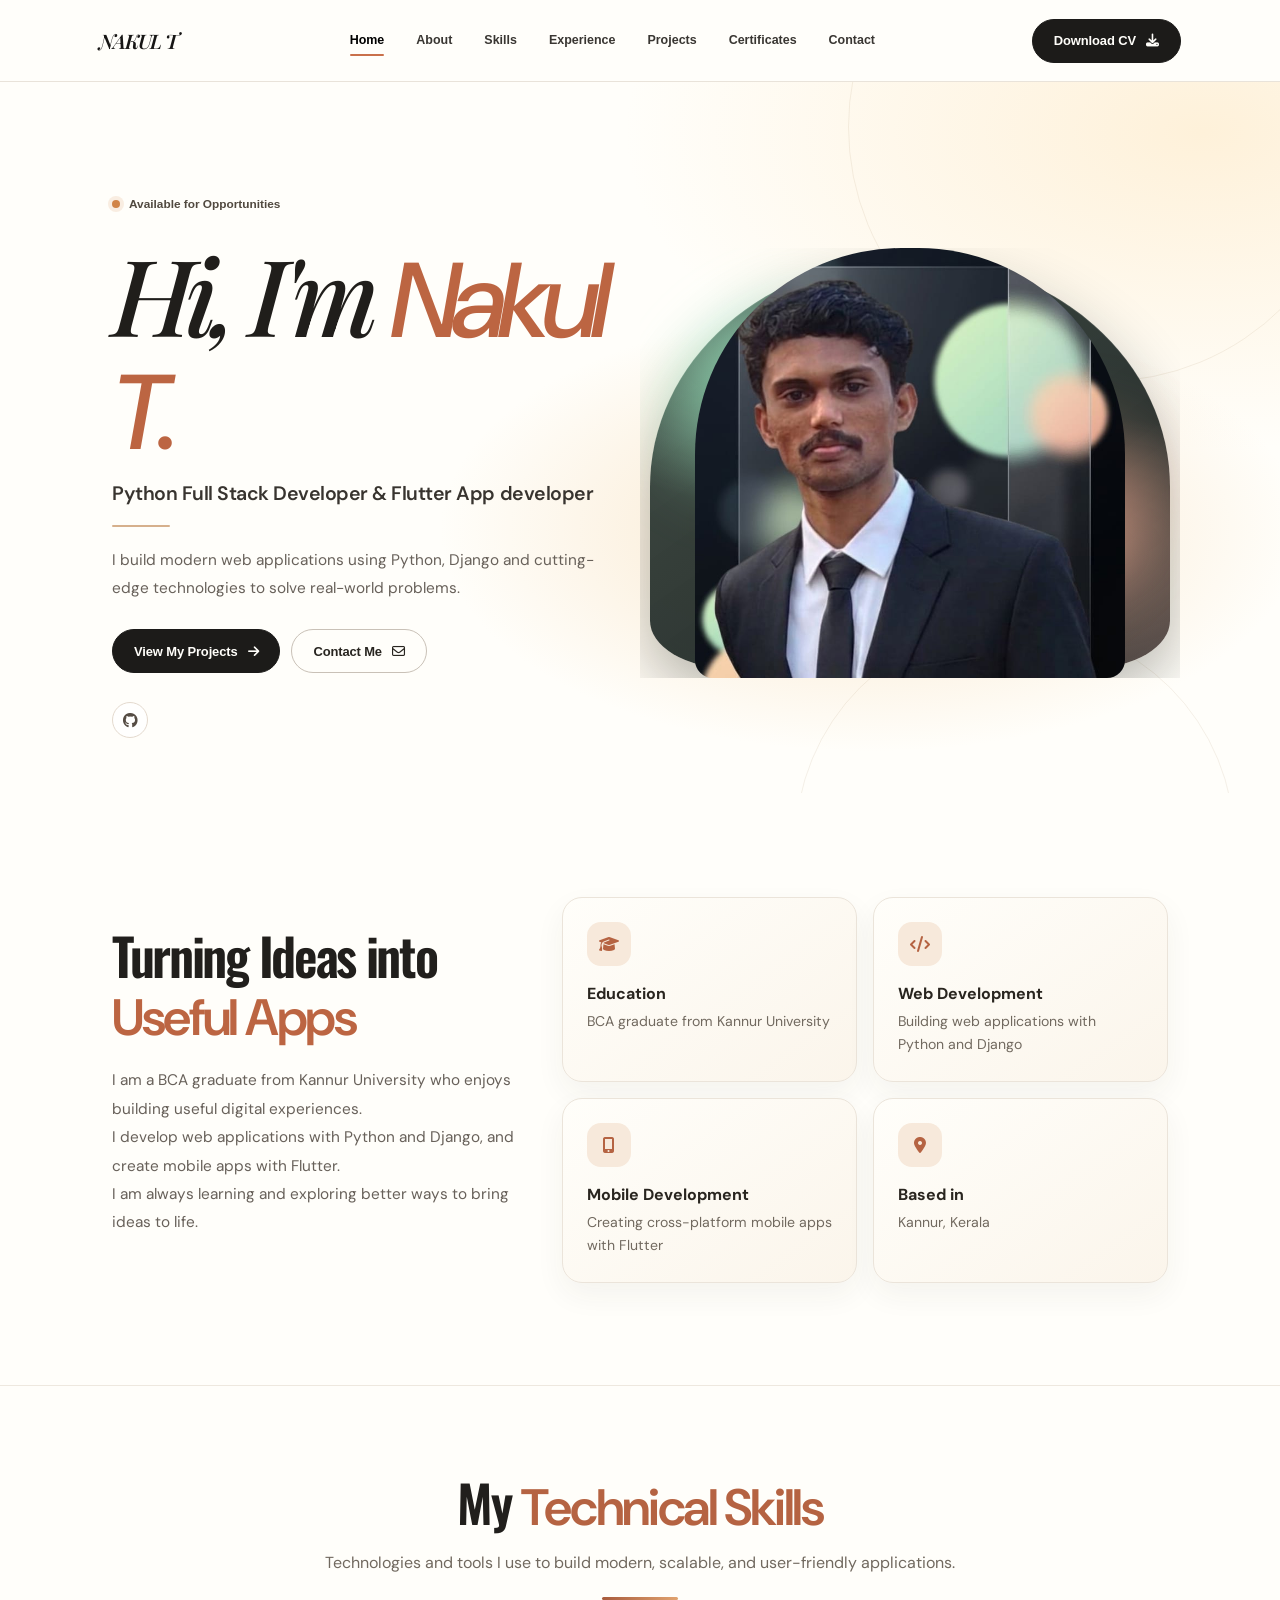
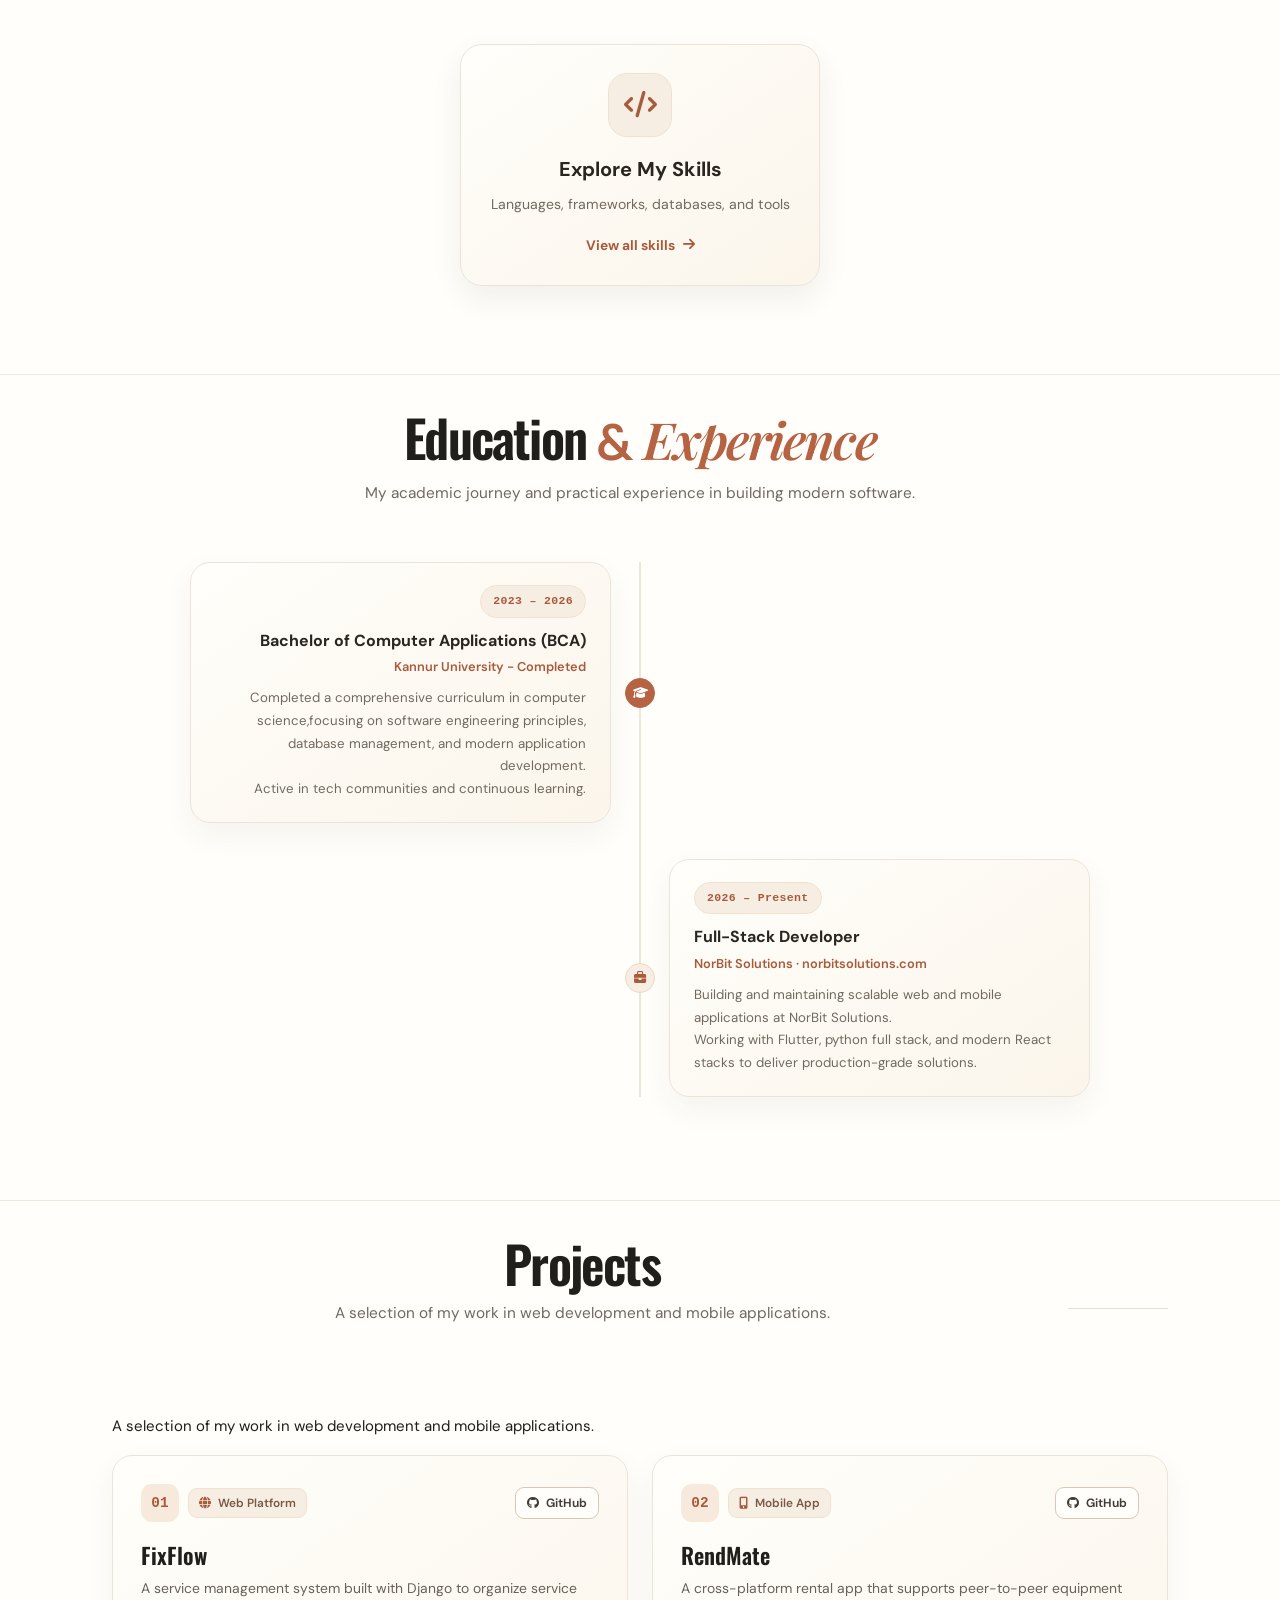
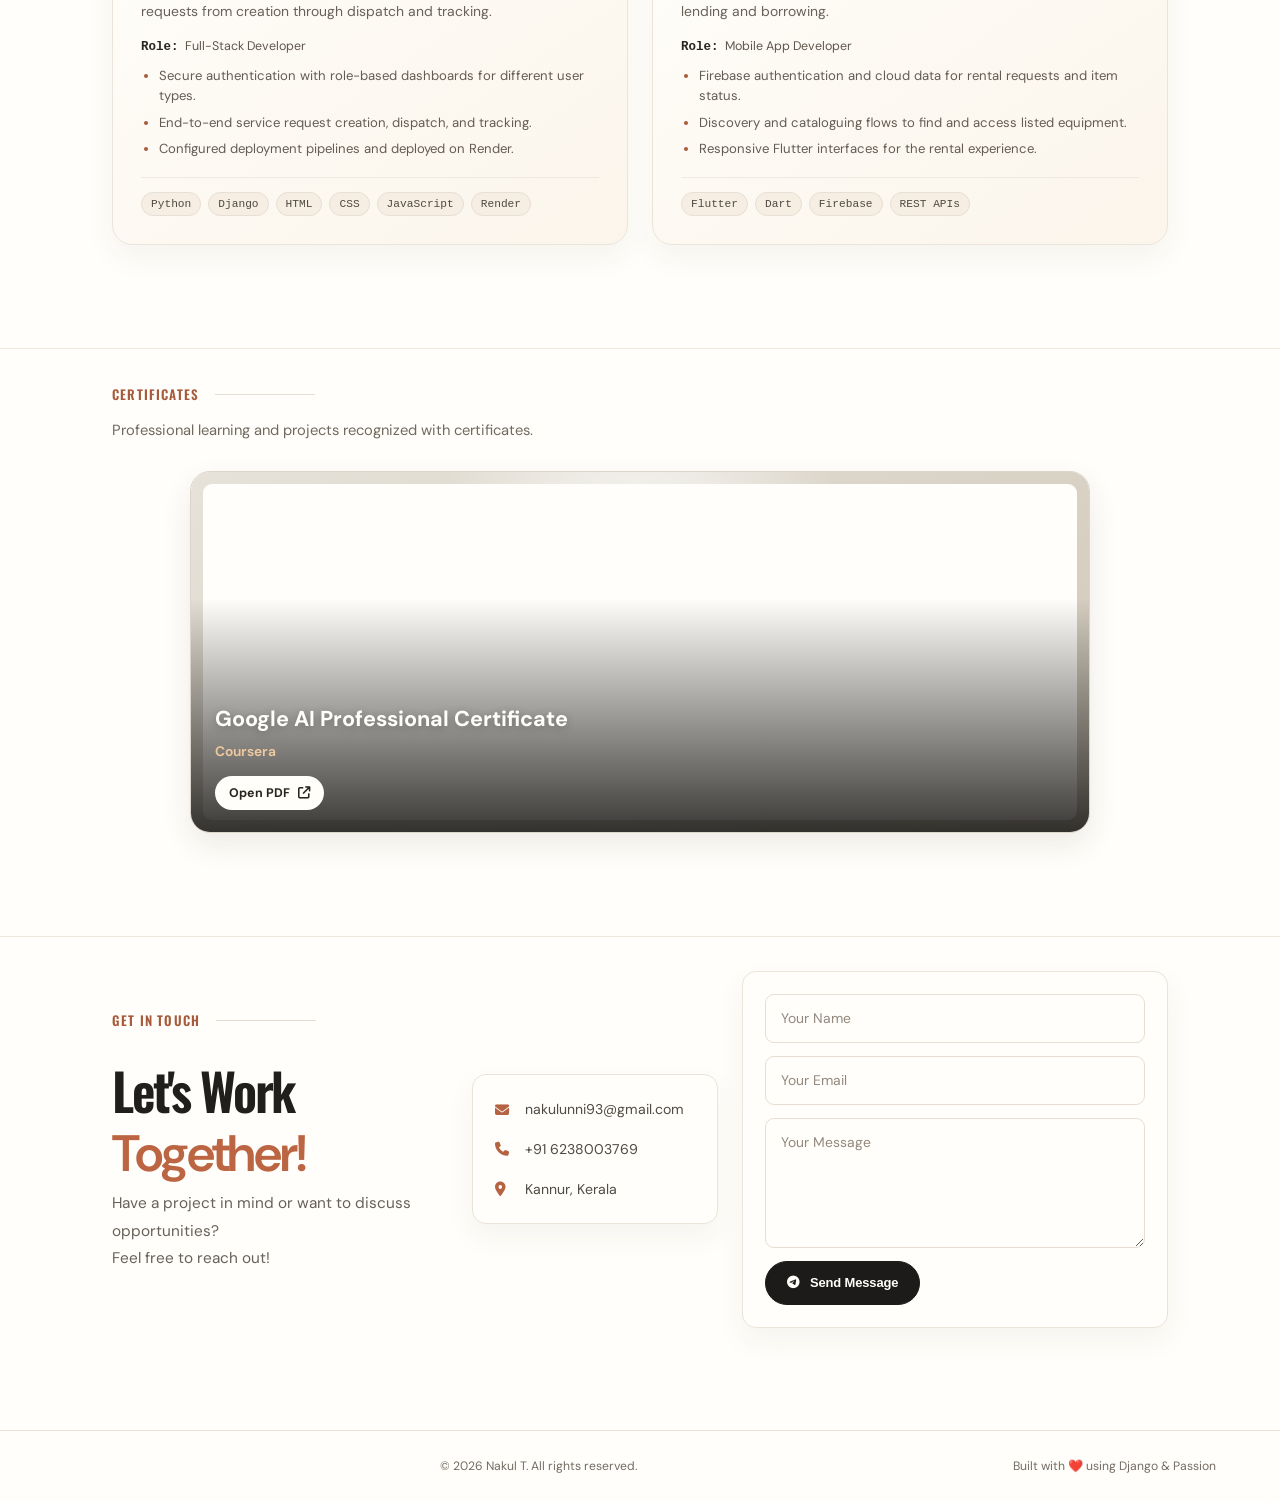
==== index.html @ c44d32ef "Prepare portfolio for GitHub Pages" ====
<!DOCTYPE html>
<html lang="en">
<head>
    <meta charset="UTF-8">
    <meta name="viewport" content="width=device-width, initial-scale=1.0">

    <title>Nakul T | Python Full Stack Developer</title>

    <!-- Bootstrap 5 -->
    <link href="https://cdn.jsdelivr.net/npm/bootstrap@5.3.8/dist/css/bootstrap.min.css"
          rel="stylesheet">

    <!-- Font Awesome -->
    <link rel="stylesheet"
          href="https://cdnjs.cloudflare.com/ajax/libs/font-awesome/6.5.2/css/all.min.css">

    <!-- Google Fonts -->
    
    <link href="https://fonts.googleapis.com/css2?family=DM+Sans:wght@400;500;600;700&family=Oswald:wght@400;500;600;700&family=Playfair+Display:ital,wght@1,500;1,600&display=swap"
    rel="stylesheet">

    <!-- Custom CSS -->
    <link rel="stylesheet"
          href="static/portfolio/css/style.css">
</head>

<body>

<!-- NAVBAR -->
<nav class="navbar navbar-expand-lg custom-navbar sticky-top">
    <div class="container-fluid px-lg-5">

        <a class="navbar-brand logo">
             NAKUL T
        </a>

        <button class="navbar-toggler" type="button"
                data-bs-toggle="collapse"
                data-bs-target="#mainNavbar">
            <span class="navbar-toggler-icon"></span>
        </button>

        <div class="collapse navbar-collapse" id="mainNavbar">

            <ul class="navbar-nav mx-auto">
                <li class="nav-item">
                    <a class="nav-link active" href="#home">Home</a>
                </li>
                <li class="nav-item">
                    <a class="nav-link" href="#about">About</a>
                </li>
                 <li class="nav-item">
                    <a class="nav-link" href="#skills">Skills</a>
                </li>
                <li class="nav-item">
                    <a class="nav-link" href="#experience">Experience</a>
                </li>
                <li class="nav-item">
                    <a class="nav-link" href="#projects">Projects</a>
                </li>
                <li class="nav-item">
                    <a class="nav-link" href="#certificates">Certificates</a>
                </li>
                
                <li class="nav-item">
                    <a class="nav-link" href="#contact">Contact</a>
                </li>
            </ul>

           <a href="static/portfolio/files/Nakul_Resume.pdf"
            class="btn download-btn"
            target="_blank"
            rel="noopener noreferrer">

                Download CV <i class="fa-solid fa-download"></i>
            </a>

        </div>
    </div>
</nav>


<!-- HERO SECTION -->
<section class="hero-section" id="home">

    <div class="container-fluid px-lg-5">
        <div class="row align-items-center">

            <div class="col-lg-6 hero-content">

                <span class="availability">
                    <span class="status-dot"></span>
                    Available for Opportunities
                </span>

                <h1>
                    Hi, I'm <span class="gradient-text">Nakul T.</span>
                </h1>

                <h2>Python Full Stack Developer & Flutter App developer</h2>

                <div class="title-line"></div>

                <p>
                    I build modern web applications using Python,
                    Django and cutting-edge technologies to solve
                    real-world problems.
                </p>

                <div class="hero-buttons">
                    <a href="#projects" class="btn primary-btn">
                        View My Projects
                        <i class="fa-solid fa-arrow-right"></i>
                    </a>

                    <a href="#contact" class="btn outline-btn">
                        Contact Me
                        <i class="fa-regular fa-envelope"></i>
                    </a>
                </div>

                <div class="social-links">
                    <a href="https://github.com/nakul93-t"><i class="fa-brands fa-github"></i></a>
                    
                </div>

            </div>

            <div class="col-lg-6 hero-image">
                <img src="static/portfolio/images/WhatsApp Image 2026-11-10 at 2.09.42 PM.jpeg"
                     alt="Nakul T Profile">
            </div>

        </div>
    </div>

</section>

<!-- ABOUT SECTION -->
<section class="section-padding about-section" id="about">
    <div class="container-fluid px-lg-5">

        <div class="section-heading">
            <span>ABOUT ME</span>
            <div></div>
        </div>

        <div class="row align-items-center g-4 about-layout">
            <div class="col-lg-5 about-intro">
                <h2>
                    Turning Ideas into
                    <span class="gradient-text">Useful Apps</span>
                </h2>

                <p class="description">
                    <span class="about-sentence">I am a BCA graduate from Kannur University who enjoys building useful digital experiences.</span>
                    <span class="about-sentence">I develop web applications with Python and Django, and create mobile apps with Flutter.</span>
                    <span class="about-sentence">I am always learning and exploring better ways to bring ideas to life.</span>
                </p>
            </div>

            <div class="col-lg-7">
                <div class="about-cards">
                    <article class="about-card">
                        <span class="about-card-icon"><i class="fa-solid fa-graduation-cap"></i></span>
                        <h3>Education</h3>
                        <p>BCA graduate from Kannur University</p>
                    </article>
                    <article class="about-card">
                        <span class="about-card-icon"><i class="fa-solid fa-code"></i></span>
                        <h3>Web Development</h3>
                        <p>Building web applications with Python and Django</p>
                    </article>
                    <article class="about-card">
                        <span class="about-card-icon"><i class="fa-solid fa-mobile-screen-button"></i></span>
                        <h3>Mobile Development</h3>
                        <p>Creating cross-platform mobile apps with Flutter</p>
                    </article>
                    <article class="about-card">
                        <span class="about-card-icon"><i class="fa-solid fa-location-dot"></i></span>
                        <h3>Based in</h3>
                        <p>Kannur, Kerala</p>
                    </article>
                </div>
            </div>
        </div>
    </div>
</section>


<!-- SKILLS SECTION -->
<section class="section-padding" id="skills">
    <div class="container-fluid px-lg-5">

        <div class="skills-heading">
            <h2>My <span class="gradient-text">Technical Skills</span></h2>
            <p>Technologies and tools I use to build modern, scalable, and user-friendly applications.</p>
            <div class="skills-heading-line" aria-hidden="true"></div>
        </div>

        <button class="skills-launch-card" type="button" data-bs-toggle="modal" data-bs-target="#skillsModal" aria-haspopup="dialog" aria-controls="skillsModal">
            <span class="skills-launch-icon"><i class="fa-solid fa-code" aria-hidden="true"></i></span>
            <span class="skills-launch-title">Explore My Skills</span>
            <span class="skills-launch-description">Languages, frameworks, databases, and tools</span>
            <span class="skills-launch-action">View all skills <i class="fa-solid fa-arrow-right" aria-hidden="true"></i></span>
        </button>

        <div class="modal fade skills-modal" id="skillsModal" tabindex="-1" aria-labelledby="skillsModalLabel" aria-hidden="true">
            <div class="modal-dialog modal-xl modal-dialog-centered modal-dialog-scrollable modal-fullscreen-md-down">
                <div class="modal-content">
                    <div class="modal-header">
                        <div class="skills-modal-heading">
                            <h2 class="modal-title" id="skillsModalLabel">Tools I use to build</h2>
                            <p>Explore the technologies behind my projects.</p>
                        </div>
                        <span class="skills-modal-count">22 tools <span aria-hidden="true">·</span> 5 categories</span>
                        <button type="button" class="skills-modal-close" data-bs-dismiss="modal" aria-label="Close skills">
                            <span>Close</span>
                            <i class="fa-solid fa-xmark" aria-hidden="true"></i>
                        </button>
                    </div>
                    <div class="modal-body">
                        <div class="skills-grid">
            <article class="skills-category-card">
                <div class="skills-category-heading">
                    <span class="skills-category-icon skills-category-icon--programming"><i class="fa-brands fa-python" aria-hidden="true"></i></span>
                    <div>
                        <h3>Programming Languages</h3>
                        <p>Core languages for development</p>
                    </div>
                </div>

                <ul class="skills-list">
                    <li class="skill-python"><i class="fa-brands fa-python" aria-hidden="true"></i> Python</li>
                    <li class="skill-dart"><svg class="skill-logo" viewBox="0 0 24 24" aria-hidden="true"><path fill="#00b4ab" d="M12 1.5 1.5 12 12 22.5 22.5 12 12 1.5Z"/><path fill="#e5f7f5" d="m12 6.2 5.8 5.8-5.8 5.8L6.2 12 12 6.2Z"/><path fill="#00b4ab" d="m12 9.2 2.8 2.8-2.8 2.8L9.2 12 12 9.2Z"/></svg> Dart</li>
                    <li class="skill-javascript"><svg class="skill-logo" viewBox="0 0 24 24" aria-hidden="true"><rect x="2" y="2" width="20" height="20" rx="3" fill="#f7df1e"/><path fill="#323330" d="M13.1 16.4c.4.7.9 1.1 1.8 1.1.7 0 1.1-.3 1.1-.8 0-.6-.5-.8-1.3-1.2l-.4-.2c-1.2-.5-2-1.2-2-2.6 0-1.3 1-2.3 2.5-2.3 1.1 0 1.9.4 2.4 1.4l-1.3.8c-.3-.5-.6-.7-1.1-.7-.5 0-.8.3-.8.7 0 .5.3.7 1.1 1.1l.4.2c1.4.6 2.2 1.3 2.2 2.7 0 1.5-1.2 2.4-2.9 2.4-1.6 0-2.6-.8-3.1-1.8l1.4-.8Zm-5.8.1c.3.5.6.9 1.2.9.5 0 .8-.2.8-1v-5.8H11v5.8c0 1.8-1 2.6-2.5 2.6-1.3 0-2.1-.7-2.5-1.6l1.3-.9Z"/></svg> JavaScript</li>
                </ul>
            </article>

            <article class="skills-category-card">
                <div class="skills-category-heading">
                    <span class="skills-category-icon skills-category-icon--mobile"><svg class="flutter-logo" viewBox="0 0 24 24" aria-hidden="true"><path fill="#13b9fd" d="M14.4 1.5h8L4.2 19.7 1 16.5 14.4 1.5Z"/><path fill="#02569b" d="m9.8 17.9 4.6-4.6 8 8h-6.4l-6.2-3.4Z"/><path fill="#0277bd" d="m9.8 17.9 3.2-3.2 6.8 6.6-3.8 1.5-6.2-4.9Z"/></svg></span>
                    <div>
                        <h3>Mobile &amp; Backend Technologies</h3>
                        <p>Build powerful apps and APIs</p>
                    </div>
                </div>

                <ul class="skills-list">
                    <li class="skill-flutter"><svg class="skill-logo flutter-logo" viewBox="0 0 24 24" aria-hidden="true"><path fill="#13b9fd" d="M14.4 1.5h8L4.2 19.7 1 16.5 14.4 1.5Z"/><path fill="#02569b" d="m9.8 17.9 4.6-4.6 8 8h-6.4l-6.2-3.4Z"/><path fill="#0277bd" d="m9.8 17.9 3.2-3.2 6.8 6.6-3.8 1.5-6.2-4.9Z"/></svg> Flutter</li>
                    <li class="skill-dart"><svg class="skill-logo" viewBox="0 0 24 24" aria-hidden="true"><path fill="#00b4ab" d="M12 1.5 1.5 12 12 22.5 22.5 12 12 1.5Z"/><path fill="#e5f7f5" d="m12 6.2 5.8 5.8-5.8 5.8L6.2 12 12 6.2Z"/><path fill="#00b4ab" d="m12 9.2 2.8 2.8-2.8 2.8L9.2 12 12 9.2Z"/></svg> Dart</li>
                    <li class="skill-firebase"><i class="fa-solid fa-fire" aria-hidden="true"></i> Firebase</li>
                    <li class="skill-node"><i class="fa-brands fa-node-js" aria-hidden="true"></i> Node.js</li>
                    <li class="skill-express"><i class="fa-solid fa-server" aria-hidden="true"></i> Express.js</li>
                    <li class="skill-django"><span class="django-mark" aria-hidden="true">dj</span> Django</li>
                    <li class="skill-django"><i class="fa-solid fa-code" aria-hidden="true"></i> Django REST Framework</li>
                </ul>
            </article>

            <article class="skills-category-card">
                <div class="skills-category-heading">
                    <span class="skills-category-icon skills-category-icon--frontend"><i class="fa-brands fa-html5" aria-hidden="true"></i></span>
                    <div>
                        <h3>Web Frontend</h3>
                        <p>Create beautiful web interfaces</p>
                    </div>
                </div>

                <ul class="skills-list">
                    <li class="skill-html"><i class="fa-brands fa-html5" aria-hidden="true"></i> HTML</li>
                    <li class="skill-css"><i class="fa-brands fa-css3-alt" aria-hidden="true"></i> CSS</li>
                    <li class="skill-bootstrap"><i class="fa-brands fa-bootstrap" aria-hidden="true"></i> Bootstrap</li>
                </ul>
            </article>

            <article class="skills-category-card">
                <div class="skills-category-heading">
                    <span class="skills-category-icon skills-category-icon--database"><i class="fa-solid fa-database" aria-hidden="true"></i></span>
                    <div>
                        <h3>Databases</h3>
                        <p>Store and manage data</p>
                    </div>
                </div>

                <ul class="skills-list">
                    <li class="skill-mongodb"><i class="fa-solid fa-leaf" aria-hidden="true"></i> MongoDB</li>
                    <li class="skill-postgresql"><i class="fa-solid fa-database" aria-hidden="true"></i> PostgreSQL</li>
                    <li class="skill-mysql"><i class="fa-solid fa-database" aria-hidden="true"></i> MySQL</li>
                    <li class="skill-firebase"><i class="fa-solid fa-fire" aria-hidden="true"></i> Firebase Firestore</li>
                </ul>
            </article>

            <article class="skills-category-card">
                <div class="skills-category-heading">
                    <span class="skills-category-icon skills-category-icon--tools"><i class="fa-solid fa-screwdriver-wrench" aria-hidden="true"></i></span>
                    <div>
                        <h3>Developer Tools &amp; Deployment</h3>
                        <p>Tools for development and deployment</p>
                    </div>
                </div>

                <ul class="skills-list">
                    <li class="skill-git"><i class="fa-brands fa-git-alt" aria-hidden="true"></i> Git</li>
                    <li class="skill-github"><i class="fa-brands fa-github" aria-hidden="true"></i> GitHub</li>
                    <li class="skill-vscode"><i class="fa-solid fa-code" aria-hidden="true"></i> Visual Studio Code</li>
                    <li class="skill-postman"><i class="fa-solid fa-paper-plane" aria-hidden="true"></i> Postman</li>
                    <li class="skill-render"><i class="fa-solid fa-cloud" aria-hidden="true"></i> Render</li>
                </ul>
            </article>
                        </div>
                    </div>
                </div>
            </div>
        </div>
    </div>
</section>

<!-- EXPERIENCE SECTION -->
<section class="section-padding" id="experience">
    <div class="container-fluid px-lg-5 experience-container">
        <header class="experience-heading">
            <h2>Education <span>&amp;</span> <em>Experience</em></h2>
            <p>My academic journey and practical experience in building modern software.</p>
        </header>
        <div class="experience-timeline">
            <article class="timeline-item timeline-item--education">
                <span class="timeline-marker" aria-hidden="true"><i class="fa-solid fa-graduation-cap"></i></span>
                <div class="timeline-card">
                    <span class="timeline-date">2023 – 2026</span>
                    <h3>Bachelor of Computer Applications (BCA)</h3>
                    <p class="timeline-status">Kannur University - Completed</p>
                    <p class="timeline-description">Completed a comprehensive curriculum in computer science,focusing on software engineering principles, database management, and modern application development. Active in tech communities and continuous learning.</p>
                </div>
            </article>

            <article class="timeline-item timeline-item--experience">
                <span class="timeline-marker" aria-hidden="true"><i class="fa-solid fa-briefcase"></i></span>
                <div class="timeline-card">
                    <span class="timeline-date">2026 – Present</span>
                    <h3>Full-Stack Developer</h3>
                    <p class="timeline-company">NorBit Solutions · norbitsolutions.com</p>
                    <p class="timeline-description">Building and maintaining scalable web and mobile applications at NorBit Solutions. Working with Flutter, python full stack, and modern React stacks to deliver production-grade solutions.</p>
                </div>
            </article>
        </div>
    </div>
</section>

<!-- PROJECTS SECTION -->
<section class="section-padding" id="projects">
    <div class="container-fluid px-lg-5 projects-container">
        <div class="section-heading">
            <header class="experience-heading">
            <h2>Projects <span></h2>
            <p>A selection of my work in web development and mobile applications.</p>
        </header>
            <div></div>
        </div>
        <p class="projects-intro">A selection of my work in web development and mobile applications.</p>
        <div class="featured-projects-grid">
            <article class="featured-project-card">
                <div class="featured-project-top">
                    <span class="featured-project-number">01</span>
                    <span class="featured-project-type"><i class="fa-solid fa-globe" aria-hidden="true"></i> Web Platform</span>
                    <a class="featured-project-link" href="https://github.com/nakul93-t?tab=repositories" target="_blank" rel="noopener noreferrer" aria-label="View Nakul's GitHub repositories">
                        <i class="fa-brands fa-github" aria-hidden="true"></i>
                        <span>GitHub</span>
                    </a>
                </div>
                <h3>FixFlow</h3>
                <p class="featured-project-summary">A service management system built with Django to organize service requests from creation through dispatch and tracking.</p>
                <p class="featured-project-role"><strong>Role:</strong> Full-Stack Developer</p>
                <ul class="featured-project-highlights">
                    <li>Secure authentication with role-based dashboards for different user types.</li>
                    <li>End-to-end service request creation, dispatch, and tracking.</li>
                    <li>Configured deployment pipelines and deployed on Render.</li>
                </ul>
                <ul class="featured-project-tech" aria-label="Technologies used">
                    <li>Python</li>
                    <li>Django</li>
                    <li>HTML</li>
                    <li>CSS</li>
                    <li>JavaScript</li>
                    <li>Render</li>
                </ul>
            </article>

            <article class="featured-project-card">
                <div class="featured-project-top">
                    <span class="featured-project-number">02</span>
                    <span class="featured-project-type"><i class="fa-solid fa-mobile-screen-button" aria-hidden="true"></i> Mobile App</span>
                    <a class="featured-project-link" href="https://github.com/nakul93-t?tab=repositories" target="_blank" rel="noopener noreferrer" aria-label="View Nakul's GitHub repositories">
                        <i class="fa-brands fa-github" aria-hidden="true"></i>
                        <span>GitHub</span>
                    </a>
                </div>
                <h3>RendMate</h3>
                <p class="featured-project-summary">A cross-platform rental app that supports peer-to-peer equipment lending and borrowing.</p>
                <p class="featured-project-role"><strong>Role:</strong> Mobile App Developer</p>
                <ul class="featured-project-highlights">
                    <li>Firebase authentication and cloud data for rental requests and item status.</li>
                    <li>Discovery and cataloguing flows to find and access listed equipment.</li>
                    <li>Responsive Flutter interfaces for the rental experience.</li>
                </ul>
                <ul class="featured-project-tech" aria-label="Technologies used">
                    <li>Flutter</li>
                    <li>Dart</li>
                    <li>Firebase</li>
                    <li>REST APIs</li>
                </ul>
            </article>
        </div>
    </div>
</section>

<!-- CERTIFICATES SECTION -->
<section class="section-padding" id="certificates">
    <div class="container-fluid px-lg-5 certificates-container">
        <div class="section-heading">
            <span>CERTIFICATES</span>
            <div></div>
        </div>
        <p class="certificates-intro">Professional learning and projects recognized with certificates.</p>
        <div class="certificates-grid">
            <article class="certificate-card">
                <a class="certificate-preview" href="static/portfolio/files/Coursera ODVOVNFP9JWW (1).pdf" target="_blank" rel="noopener noreferrer" aria-label="Open Google AI Professional Certificate PDF">
                    <iframe src="static/portfolio/files/Coursera ODVOVNFP9JWW (1).pdf#toolbar=0&amp;navpanes=0&amp;scrollbar=0&amp;view=FitH" title="Google AI Professional Certificate preview" loading="lazy" tabindex="-1" aria-hidden="true"></iframe>
                    <span class="certificate-preview-shade" aria-hidden="true"></span>
                    <span class="certificate-preview-content">
                        <span class="certificate-preview-title">Google AI Professional Certificate</span>
                        <span class="certificate-preview-issuer">Coursera</span>
                        <span class="certificate-open">Open PDF <i class="fa-solid fa-arrow-up-right-from-square" aria-hidden="true"></i></span>
                    </span>
                </a>
            </article>
        </div>
    </div>
</section>


<!-- CONTACT SECTION -->
<section class="section-padding" id="contact">
    <div class="container-fluid px-lg-5">

        <div class="row align-items-center g-4">

            <div class="col-lg-4">
                <div class="section-heading">
                    <span>GET IN TOUCH</span>
                    <div></div>
                </div>

                <h2>Let's Work
                    <span class="gradient-text">Together!</span>
                </h2>

                <p class="description">
                    Have a project in mind or want to discuss
                    opportunities? Feel free to reach out!
                </p>
            </div>

            <div class="col-lg-3">
                <div class="contact-info">
                    <p><i class="fa-solid fa-envelope"></i>
                       nakulunni93@gmail.com</p>

                    <p><i class="fa-solid fa-phone"></i>
                       +91 6238003769</p>

                    <p><i class="fa-solid fa-location-dot"></i>
                       Kannur, Kerala</p>
                </div>
            </div>

            <div class="col-lg-5">

                <form class="contact-form" id="contactForm">

                    <input type="text"
                           name="name"
                           placeholder="Your Name"
                           required>

                    <input type="email"
                           name="email"
                           placeholder="Your Email"
                           required>

                    <textarea name="message"
                              placeholder="Your Message"
                              required></textarea>

                    <button type="submit"
                            class="btn primary-btn"
                            id="sendBtn">

                        <i class="fa-brands fa-telegram"></i>
                        Send Message

                    </button>

                    <p id="formStatus"
                       class="alert mt-3 mb-0 d-none"
                       role="status"
                       aria-live="polite"></p>

                </form>

            </div>
        </div>
    </div>
</section>


<!-- FOOTER -->
<footer class="footer">
    <a  class="logo">
        
    </a>

    <p>© 2026 Nakul T. All rights reserved.</p>

    <p>Built with ❤️ using Django & Passion</p>
</footer>
<script src="static/portfolio/js/script.js"></script>
<script src="https://cdn.jsdelivr.net/npm/bootstrap@5.3.8/dist/js/bootstrap.bundle.min.js"></script>
<script>
    const sectionLinks = [...document.querySelectorAll(".navbar-nav .nav-link[href^='#']")];
    const navSections = sectionLinks
        .map((link) => document.querySelector(link.getAttribute("href")))
        .filter(Boolean);

    const setActiveNavLink = (sectionId) => {
        sectionLinks.forEach((link) => {
            const isActive = link.getAttribute("href") === `#${sectionId}`;
            link.classList.toggle("active", isActive);
            if (isActive) {
                link.setAttribute("aria-current", "page");
            } else {
                link.removeAttribute("aria-current");
            }
        });
    };

    sectionLinks.forEach((link) => {
        link.addEventListener("click", () => {
            setActiveNavLink(link.getAttribute("href").slice(1));
        });
    });

    const updateActiveNavLink = () => {
        const activationPoint = window.scrollY + document.querySelector(".custom-navbar").offsetHeight + 50;
        const currentSection = navSections.reduce((activeSection, section) => {
            return section.offsetTop <= activationPoint ? section : activeSection;
        }, navSections[0]);

        if (currentSection) {
            setActiveNavLink(currentSection.id);
        }
    };

    window.addEventListener("scroll", updateActiveNavLink, { passive: true });
    window.addEventListener("load", updateActiveNavLink);
    updateActiveNavLink();

    const revealSections = [...document.querySelectorAll("#about, #skills, #experience, #projects, #certificates, #contact")];
    const revealTargets = [
        ".section-heading",
        ".about-intro h2",
        ".reveal-sentence",
        ".about-card",
        ".skills-heading h2",
        ".skills-launch-card",
        ".projects-intro",
        ".certificate-card",
        ".experience-heading h2",
        ".experience-heading > p",
        ".timeline-card",
        ".featured-project-card",
        "#contact .row > div > h2",
        "#contact .description",
        ".contact-info",
        ".contact-form"
    ].join(", ");
    const reduceMotion = window.matchMedia("(prefers-reduced-motion: reduce)").matches;
    const sentencePattern = /[^.!?]+(?:[.!?]+|$)\s*/g;

    const splitIntoSentences = (paragraph) => {
        const text = paragraph.textContent.trim();
        if (!text || paragraph.children.length) {
            return;
        }

        const sentences = text.match(sentencePattern) || [text];
        const sentenceElements = sentences.map((sentence) => {
            const span = document.createElement("span");
            span.className = "reveal-sentence scroll-reveal-item";
            span.textContent = sentence.trim();
            return span;
        });
        paragraph.replaceChildren(...sentenceElements);
    };

    if (reduceMotion || !("IntersectionObserver" in window)) {
        revealSections.forEach((section) => section.classList.add("is-visible"));
    } else {
        revealSections.forEach((section) => {
            section.querySelectorAll(".about-sentence").forEach((sentence) => sentence.classList.add("reveal-sentence"));
            section.querySelectorAll(".description, .projects-intro, .certificates-intro, .featured-project-summary, .skills-heading > p, .skills-category-heading > div > p, .timeline-description").forEach(splitIntoSentences);

            const targets = [...section.querySelectorAll(revealTargets)]
                .filter((target) => !target.closest(".skills-modal"));
            targets.forEach((target, index) => {
                target.classList.add("scroll-reveal-item");
                target.style.setProperty("--reveal-index", index);
            });
            section.classList.add("has-scroll-reveal");
        });

        const sectionObserver = new IntersectionObserver((entries) => {
            entries.forEach((entry) => {
                entry.target.classList.toggle("is-visible", entry.isIntersecting);
            });
        }, { threshold: 0.12, rootMargin: "-8% 0px -8% 0px" });

        revealSections.forEach((section) => sectionObserver.observe(section));
    }

    const skillsModal = document.querySelector("#skillsModal");
    if (skillsModal) {
        const modalSkillCards = [...skillsModal.querySelectorAll(".skills-category-card")];
        const modalRevealItems = modalSkillCards.flatMap((card) => [
            card,
            ...card.querySelectorAll(".reveal-sentence")
        ]);
        modalRevealItems.forEach((item, index) => {
            item.classList.add("scroll-reveal-item");
            item.style.setProperty("--reveal-index", index);
        });
        skillsModal.addEventListener("show.bs.modal", () => {
            skillsModal.classList.add("has-scroll-reveal");
            skillsModal.classList.remove("is-visible");
        });
        skillsModal.addEventListener("shown.bs.modal", () => {
            requestAnimationFrame(() => skillsModal.classList.add("is-visible"));
        });
        skillsModal.addEventListener("hidden.bs.modal", () => {
            skillsModal.classList.remove("is-visible");
        });
    }

</script>

</body>
</html>
---- static/portfolio/css/style.css ----
:root {
    --ink: #121b16;
    --muted: #647168;
    --green: #bff3c4;
    --green-deep: #16794c;
    --mint: #eff8f0;
    --line: #dce8dd;
    --white: #fff;
    --shadow: 0 18px 55px rgba(24, 53, 34, 0.08);
}

html {
    scroll-behavior: smooth;
    scroll-padding-top: 92px;
}

body {
    background: #f0f7f1;
    color: var(--ink);
    font-family: "Inter", sans-serif;
    font-size: 15px;
    line-height: 1.7;
}

::selection {
    background: #bff3c4;
    color: var(--ink);
}

a {
    color: inherit;
}

.custom-navbar,
.hero-section,
.section-padding,
.footer {
    width: 100%;
    margin-inline: 0;
}

.custom-navbar {
    min-height: 82px;
    padding: 12px clamp(20px, 4vw, 58px);
    margin-top: 0;
    background: var(--white);
    border-radius: 20px 20px 0 0;
    z-index: 100;
}

.logo {
    color: var(--ink);
    font-family: "Space Grotesk", sans-serif;
    font-size: 1.05rem;
    font-weight: 700;
    letter-spacing: -0.06em;
}

.logo:hover {
    color: var(--green-deep);
}

.nav-link {
    position: relative;
    margin: 0 8px;
    color: #536057;
    font-size: 0.84rem;
    font-weight: 600;
    transition: color 180ms ease;
}

.nav-link:hover,
.nav-link.active {
    color: var(--green-deep);
}

.nav-link::after {
    position: absolute;
    right: 8px;
    bottom: 3px;
    left: 8px;
    height: 2px;
    background: var(--green-deep);
    border-radius: 3px;
    content: "";
    transform: scaleX(0);
    transform-origin: left;
    transition: transform 180ms ease;
}

.nav-link:hover::after,
.nav-link.active::after {
    transform: scaleX(1);
}

.download-btn,
.primary-btn,
.outline-btn {
    display: inline-flex;
    align-items: center;
    justify-content: center;
    gap: 10px;
    min-height: 46px;
    padding: 0 21px;
    border-radius: 999px;
    font-size: 0.83rem;
    font-weight: 650;
    transition: transform 180ms ease, box-shadow 180ms ease, background 180ms ease;
}

.download-btn,
.primary-btn {
    border: 1px solid var(--ink);
    background: var(--ink);
    color: var(--white);
}

.download-btn:hover,
.primary-btn:hover {
    border-color: var(--green-deep);
    background: var(--green-deep);
    color: var(--white);
    box-shadow: 0 8px 20px rgba(22, 121, 76, 0.18);
    transform: translateY(-2px);
}

.outline-btn {
    border: 1px solid #aebbb0;
    background: rgba(255, 255, 255, 0.55);
    color: var(--ink);
}

.outline-btn:hover {
    border-color: var(--ink);
    background: var(--white);
    color: var(--ink);
    transform: translateY(-2px);
}

.hero-section {
    position: relative;
    display: flex;
    align-items: center;
    min-height: 510px;
    padding: clamp(48px, 7vw, 92px) clamp(24px, 5vw, 72px);
    overflow: hidden;
    background:
        radial-gradient(ellipse at 82% 18%, rgba(255, 255, 255, 0.6), transparent 31%),
        linear-gradient(130deg, #eff9f0 0%, #d7f6d8 55%, #c4f4c7 100%);
    border-radius: 0 0 18px 18px;
}

.hero-section::before,
.hero-section::after {
    position: absolute;
    border: 1px solid rgba(22, 121, 76, 0.1);
    border-radius: 50%;
    content: "";
    pointer-events: none;
}

.hero-section::before {
    top: -210px;
    right: -78px;
    width: 510px;
    height: 510px;
}

.hero-section::after {
    right: 45px;
    bottom: -270px;
    width: 440px;
    height: 440px;
}

.hero-section>.container-fluid {
    position: relative;
    z-index: 1;
}

.hero-content {
    padding-block: 16px;
}

.availability {
    display: inline-flex;
    align-items: center;
    gap: 9px;
    padding: 8px 13px;
    background: rgba(255, 255, 255, 0.72);
    border: 1px solid rgba(22, 121, 76, 0.12);
    border-radius: 999px;
    color: #34493a;
    font-size: 0.76rem;
    font-weight: 600;
}

.status-dot {
    width: 8px;
    height: 8px;
    background: #31a66b;
    border-radius: 50%;
    box-shadow: 0 0 0 4px rgba(49, 166, 107, 0.12);
}

.hero-content h1 {
    margin: 24px 0 8px;
    color: var(--ink);
    font-family: "Space Grotesk", sans-serif;
    font-size: clamp(3.8rem, 8vw, 6.8rem);
    font-weight: 600;
    letter-spacing: -0.085em;
    line-height: 0.98;
}

.gradient-text {
    color: var(--green-deep);
}

.hero-content h2 {
    margin: 16px 0 0;
    font-family: "Space Grotesk", sans-serif;
    font-size: clamp(1.25rem, 2.3vw, 1.75rem);
    font-weight: 500;
    letter-spacing: -0.045em;
}

.title-line {
    width: min(100%, 390px);
    height: 1px;
    margin: 22px 0 18px;
    background: rgba(23, 54, 35, 0.17);
}

.hero-content>p,
.description {
    max-width: 520px;
    color: var(--muted);
    font-size: 0.97rem;
}

.hero-buttons {
    display: flex;
    flex-wrap: wrap;
    gap: 11px;
    margin-top: 27px;
}

.social-links {
    display: flex;
    gap: 9px;
    margin-top: 29px;
}

.social-links a {
    display: grid;
    width: 36px;
    height: 36px;
    place-items: center;
    background: rgba(255, 255, 255, 0.55);
    border: 1px solid rgba(18, 27, 22, 0.11);
    border-radius: 50%;
    color: #3e5545;
    text-decoration: none;
    transition: transform 180ms ease, background 180ms ease, color 180ms ease;
}

.social-links a:hover {
    transform: translateY(-3px);
    background: var(--ink);
    color: var(--white);
}

.hero-image {
    position: relative;
    display: flex;
    align-items: center;
    justify-content: center;
    min-height: 360px;
    overflow: hidden;
    isolation: isolate;
    border: none !important;
    box-shadow: none !important;
    outline: none !important;
    background: transparent !important;
}

.hero-image::before {
    position: absolute;
    z-index: -1;
    width: min(100%, 390px);
    aspect-ratio: 0.88;
    max-height: 410px;
    background:
        radial-gradient(circle at 30% 25%, rgba(255, 255, 255, 0.88) 0%, rgba(255, 255, 255, 0.1) 18%, transparent 19%),
        radial-gradient(circle at 65% 72%, rgba(159, 218, 255, 0.5) 0%, transparent 25%),
        linear-gradient(135deg, #d7d7d8 0%, #c4c4c4 30%, #b7b7b7 100%);
    border: none !important;
    border-radius: 50% 50% 42% 42% / 54% 54% 46% 46%;
    box-shadow: inset 0 0 0 10px rgba(255, 255, 255, 0.2), 0 18px 40px rgba(90, 90, 90, 0.12);
    content: "";
}

.hero-image img {
    display: block;
    width: min(100%, 390px);
    max-height: 410px;
    aspect-ratio: 0.88;
    object-fit: cover;
    border: none !important;
    border-radius: 34px;
    box-shadow: none !important;
    outline: none !important;
    background: transparent !important;
    visibility: hidden;
}

.hero-image img:not([src]),
.hero-image img[src=""] {
    visibility: visible;
}

.section-padding {
    padding: clamp(60px, 8vw, 104px) clamp(24px, 5vw, 72px);
    background: var(--white);
}

.section-padding+.section-padding {
    padding-top: 34px;
}

.section-heading {
    display: flex;
    align-items: center;
    gap: 16px;
    margin-bottom: 30px;
}

.section-heading span {
    flex: 0 0 auto;
    color: var(--green-deep);
    font-size: 0.73rem;
    font-weight: 750;
    letter-spacing: 0.14em;
}

.section-heading div {
    width: 100%;
    max-width: 100px;
    height: 1px;
    background: var(--line);
}

.section-padding h2 {
    font-family: "Space Grotesk", sans-serif;
    font-size: clamp(2rem, 4vw, 3.2rem);
    font-weight: 600;
    letter-spacing: -0.065em;
    line-height: 1.12;
}

.info-card,
.contact-info,
.project-card,
.skill-card,
.contact-form {
    border: 1px solid #e8eee8;
    border-radius: 18px;
    background: #fbfdfb;
}

.info-card {
    padding: 21px 22px;
}

.info-card p,
.contact-info p {
    display: flex;
    align-items: center;
    gap: 12px;
    margin: 0;
    color: #46564a;
    font-size: 0.88rem;
}

.info-card p+p,
.contact-info p+p {
    margin-top: 15px;
}

.info-card i,
.contact-info i {
    width: 18px;
    color: var(--green-deep);
}

.about-image {
    display: block;
    width: 100%;
    max-height: 300px;
    min-height: 250px;
    object-fit: cover;
    border-radius: 22px;
    background: var(--mint);
    visibility: hidden;
}

.col-lg-4:has(> .about-image) {
    position: relative;
    min-height: 250px;
    overflow: hidden;
    border-radius: 22px;
    isolation: isolate;
}

.col-lg-4:has(> .about-image)::before {
    position: absolute;
    z-index: -1;
    inset: 0;
    background:
        radial-gradient(circle at 75% 22%, rgba(255, 255, 255, 0.8) 0 7%, transparent 7.5%),
        radial-gradient(circle at 22% 78%, #c3ecc9 0 12%, transparent 12.5%),
        linear-gradient(145deg, #eaf7ed, #c8edcf 58%, #b5e3bf);
    content: "";
}

.col-lg-4:has(> .about-image)::after {
    position: absolute;
    top: 50%;
    left: 50%;
    display: grid;
    width: 118px;
    height: 118px;
    place-items: center;
    background: rgba(255, 255, 255, 0.72);
    border: 1px solid rgba(22, 121, 76, 0.12);
    border-radius: 28px;
    box-shadow: 0 16px 38px rgba(24, 53, 34, 0.1);
    color: var(--green-deep);
    content: "</>";
    font-family: "Space Grotesk", sans-serif;
    font-size: 2rem;
    font-weight: 700;
    transform: translate(-50%, -50%) rotate(-7deg);
}

.skill-card {
    height: 100%;
    padding: 23px 12px;
    text-align: center;
    transition: transform 180ms ease, border-color 180ms ease, box-shadow 180ms ease;
}

.skill-card:hover {
    transform: translateY(-4px);
    border-color: #b8dfc0;
    box-shadow: var(--shadow);
}

.skill-card i {
    display: inline-grid;
    width: 46px;
    height: 46px;
    margin-bottom: 11px;
    place-items: center;
    background: #e9f7eb;
    border-radius: 14px;
    color: var(--green-deep);
    font-size: 1.15rem;
}

.skill-card p {
    margin: 0;
    color: #344238;
    font-size: 0.84rem;
    font-weight: 650;
}

.project-card {
    height: 100%;
    padding: 13px;
    overflow: hidden;
    transition: transform 180ms ease, box-shadow 180ms ease;
}

.project-card:hover {
    transform: translateY(-4px);
    box-shadow: var(--shadow);
}

.project-image {
    display: block;
    width: 100%;
    min-height: 210px;
    max-height: 260px;
    object-fit: cover;
    border-radius: 13px;
    background: var(--mint);
}

.project-details {
    padding: 18px;
}

.project-details h3 {
    font-family: "Space Grotesk", sans-serif;
    font-size: 1.3rem;
    font-weight: 600;
    letter-spacing: -0.04em;
}

.project-details p {
    color: var(--muted);
    font-size: 0.88rem;
}

.tech-tags {
    color: var(--green-deep);
    font-size: 0.8rem;
    font-weight: 650;
}

.project-details a {
    display: inline-flex;
    margin-right: 14px;
    color: var(--ink);
    font-size: 0.82rem;
    font-weight: 650;
    text-decoration-color: #a7cfaf;
    text-underline-offset: 4px;
}

.project-details a:hover {
    color: var(--green-deep);
}

.contact-info {
    padding: 22px;
}

.contact-form {
    display: grid;
    gap: 13px;
    padding: 22px;
}

.contact-form input,
.contact-form textarea {
    width: 100%;
    padding: 13px 15px;
    border: 1px solid #e1e9e1;
    border-radius: 11px;
    outline: none;
    background: var(--white);
    color: var(--ink);
    font: inherit;
    font-size: 0.87rem;
    transition: border-color 180ms ease, box-shadow 180ms ease;
}

.contact-form textarea {
    min-height: 130px;
    resize: vertical;
}

.contact-form input:focus,
.contact-form textarea:focus {
    border-color: #76bd89;
    box-shadow: 0 0 0 3px rgba(49, 166, 107, 0.11);
}

.contact-form input::placeholder,
.contact-form textarea::placeholder {
    color: #89968b;
}

.contact-form button {
    justify-self: start;
}

.footer {
    display: flex;
    align-items: center;
    justify-content: space-between;
    gap: 18px;
    padding: 25px clamp(24px, 5vw, 72px);
    background: #f8fbf8;
    border-top: 1px solid #e8eee8;
    border-radius: 0 0 20px 20px;
}

.footer .logo {
    text-decoration: none;
}

.footer p {
    margin: 0;
    color: var(--muted);
    font-size: 0.76rem;
}

@media (max-width: 991.98px) {

    .custom-navbar,
    .hero-section,
    .section-padding,
    .footer {
        width: min(calc(100% - 32px), 760px);
    }

    .custom-navbar {
        margin-top: 20px;
        border-radius: 18px 18px 0 0;
    }

    .custom-navbar .navbar-collapse {
        padding: 12px 0 7px;
    }

    .nav-link {
        margin: 3px 0;
    }

    .nav-link::after {
        right: auto;
        width: 38px;
    }

    .hero-section {
        min-height: auto;
        padding-block: 52px;
    }

    .hero-image {
        min-height: 300px;
        margin-top: 24px;
    }

    .hero-image img {
        width: min(70%, 330px);
        max-height: 350px;
    }

    .hero-image::before {
        width: min(70%, 330px);
        max-height: 350px;
    }

    .section-padding {
        padding: 58px 30px;
    }
}

@media (max-width: 575.98px) {
    body {
        font-size: 14px;
    }

    .custom-navbar,
    .hero-section,
    .section-padding,
    .footer {
        width: 100%;
    }

    .custom-navbar {
        min-height: 70px;
        margin-top: 0;
        padding-inline: 16px;
    }

    .hero-section {
        padding: 42px 18px 32px;
    }

    .hero-content h1 {
        font-size: clamp(3.4rem, 17vw, 5rem);
    }

    .hero-content>p,
    .description {
        font-size: 0.9rem;
    }

    .hero-buttons {
        align-items: stretch;
        flex-direction: column;
    }

    .hero-buttons .btn {
        width: 100%;
    }

    .hero-image {
        min-height: 250px;
        margin-top: 12px;
    }

    .hero-image img {
        width: min(82%, 280px);
        max-height: 300px;
        border-width: 6px;
        border-radius: 25px;
    }

    .hero-image::before {
        width: min(82%, 280px);
        max-height: 300px;
        border-width: 6px;
        border-radius: 25px;
    }

    .section-padding {
        padding: 48px 18px;
    }

    .section-padding+.section-padding {
        padding-top: 16px;
    }

    .section-heading {
        margin-bottom: 22px;
    }

    .footer {
        align-items: flex-start;
        flex-direction: column;
        padding: 22px 18px;
    }
}

@media (prefers-reduced-motion: reduce) {
    html {
        scroll-behavior: auto;
    }

    *,
    *::before,
    *::after {
        transition-duration: 0.01ms !important;
    }
}

:root {
    --ink: #f7f4f1;
    --muted: #aaa5a2;
    --green: #e96849;
    --green-deep: #f06b4a;
    --mint: #282727;
    --line: #393635;
    --white: #211f1f;
    --shadow: 0 18px 55px rgba(0, 0, 0, 0.24);
}

body {
    background:
        radial-gradient(ellipse at 50% 0%, rgba(245, 139, 111, 0.22), transparent 48%),
        #eab9aa;
    color: var(--ink);
}

::selection {
    background: #e96849;
    color: #fff;
}

.custom-navbar {
    background: #211f1f;
    border-bottom: 1px solid #393635;
}

.logo,
.logo:hover {
    color: #f06b4a;
}

.nav-link {
    color: #c1bcba;
    font-size: 0.75rem;
    font-weight: 650;
    letter-spacing: 0.045em;
    text-transform: uppercase;
}

.nav-link:hover,
.nav-link.active {
    color: #f06b4a;
}

.nav-link::after {
    background: #f06b4a;
}

.navbar-toggler {
    border-color: #514a47;
}

.navbar-toggler:focus {
    box-shadow: 0 0 0 3px rgba(240, 107, 74, 0.2);
}

.navbar-toggler-icon {
    filter: invert(1);
}

.download-btn,
.primary-btn {
    border-color: #e96849;
    background: #e96849;
    color: #fff;
    border-radius: 3px;
    font-size: 0.75rem;
    letter-spacing: 0.04em;
    text-transform: uppercase;
}

.download-btn:hover,
.primary-btn:hover {
    border-color: #ff8060;
    background: #ff8060;
    color: #fff;
    box-shadow: 0 8px 20px rgba(233, 104, 73, 0.22);
}

.outline-btn {
    border-color: #605955;
    background: transparent;
    color: #f7f4f1;
    border-radius: 3px;
    font-size: 0.75rem;
    letter-spacing: 0.04em;
    text-transform: uppercase;
}

.outline-btn:hover {
    border-color: #f06b4a;
    background: #302725;
    color: #fff;
}

.hero-section {
    min-height: 510px;
    background:
        radial-gradient(ellipse at 76% 44%, rgba(233, 104, 73, 0.13), transparent 32%),
        #211f1f;
    border-radius: 0;
}

.hero-section::before,
.hero-section::after {
    border-color: rgba(240, 107, 74, 0.13);
}

.availability {
    padding: 6px 0;
    background: transparent;
    border: 0;
    border-radius: 0;
    color: #c5bfbb;
    font-size: 0.72rem;
    letter-spacing: 0.1em;
    text-transform: uppercase;
}

.status-dot {
    background: #f06b4a;
    box-shadow: 0 0 0 4px rgba(240, 107, 74, 0.15);
}

.hero-content h1,
.section-padding h2,
.project-details h3 {
    font-family: Impact, "Arial Narrow", "Space Grotesk", sans-serif;
    font-weight: 700;
    letter-spacing: -0.035em;
    text-transform: uppercase;
}

.hero-content h1 {
    margin-top: 21px;
    font-size: clamp(4.2rem, 9.2vw, 7.7rem);
    line-height: 0.86;
}

.gradient-text {
    color: #f06b4a;
}

.hero-content h2 {
    margin-top: 19px;
    color: #e3dedb;
    font-family: "Inter", sans-serif;
    font-size: clamp(0.82rem, 1.4vw, 1rem);
    font-weight: 650;
    letter-spacing: 0.13em;
    text-transform: uppercase;
}

.title-line {
    width: 72px;
    height: 3px;
    margin: 18px 0;
    background: #e96849;
}

.hero-content>p,
.description {
    color: #aaa5a2;
}

.social-links a {
    background: #2b2928;
    border-color: #474240;
    color: #d7d1cd;
}

.social-links a:hover {
    background: #e96849;
    border-color: #e96849;
    color: #fff;
}

.hero-image {
    min-height: 360px;
}

.hero-image::before {
    z-index: 0;
    width: min(100%, 390px);
    max-height: 410px;
    overflow: hidden;
    background:
        radial-gradient(ellipse at 54% 37%, #efc0a3 0 10%, transparent 10.5%),
        radial-gradient(ellipse at 54% 32%, #312320 0 14%, transparent 14.5%),
        radial-gradient(ellipse at 52% 103%, #9a5142 0 35%, transparent 35.5%),
        radial-gradient(circle at 54% 43%, #cb6146 0 45%, transparent 45.5%),
        #292322;
    border: 0;
    border-radius: 50%;
    box-shadow: 0 0 90px rgba(233, 104, 73, 0.16);
}

.hero-image img {
    position: relative;
    z-index: 1;
    visibility: hidden;
    border: 0;
    border-radius: 0;
    box-shadow: none;
}

.section-padding {
    background: #211f1f;
}

.section-padding+.section-padding {
    padding-top: 34px;
    border-top: 1px solid #302d2c;
}

.section-heading span {
    color: #f07859;
    font-size: 0.68rem;
    letter-spacing: 0.18em;
}

.section-heading div {
    background: #46413e;
}

.section-padding h2 {
    color: #f7f4f1;
    font-size: clamp(2.2rem, 4.5vw, 3.8rem);
}

.info-card,
.contact-info,
.project-card,
.skill-card,
.contact-form {
    border-color: #3b3735;
    border-radius: 5px;
    background: #292726;
}

.info-card p,
.contact-info p {
    color: #d0cbc7;
}

.info-card i,
.contact-info i {
    color: #f07859;
}

.col-lg-4:has(> .about-image) {
    border-radius: 5px;
}

.col-lg-4:has(> .about-image)::before {
    background:
        radial-gradient(circle at 75% 22%, rgba(255, 255, 255, 0.12) 0 7%, transparent 7.5%),
        radial-gradient(circle at 22% 78%, rgba(233, 104, 73, 0.56) 0 12%, transparent 12.5%),
        linear-gradient(145deg, #39302d, #292524 58%, #4b3029);
}

.col-lg-4:has(> .about-image)::after {
    background: #e96849;
    border: 0;
    border-radius: 50%;
    box-shadow: 0 12px 35px rgba(0, 0, 0, 0.3);
    color: #fff;
}

.skill-card {
    transition: transform 180ms ease, border-color 180ms ease, background 180ms ease;
}

.skill-card:hover {
    border-color: #e96849;
    background: #332a27;
    box-shadow: none;
}

.skill-card i {
    background: #3a2a26;
    border-radius: 5px;
    color: #f07859;
}

.skill-card p {
    color: #e0dbd7;
}

.project-card {
    transition: transform 180ms ease, border-color 180ms ease;
}

.project-card:hover {
    border-color: #e96849;
    box-shadow: none;
}

.project-image {
    border-radius: 3px;
    background: #35302e;
}

.project-details h3 {
    color: #f7f4f1;
    font-size: 1.5rem;
}

.project-details p {
    color: #aaa5a2;
}

.tech-tags {
    color: #f07859;
}

.project-details a {
    color: #f1ece8;
    text-decoration-color: #e96849;
}

.project-details a:hover {
    color: #f07859;
}

.contact-form input,
.contact-form textarea {
    border-color: #48413e;
    border-radius: 3px;
    background: #211f1f;
    color: #f7f4f1;
}

.contact-form input:focus,
.contact-form textarea:focus {
    border-color: #e96849;
    box-shadow: 0 0 0 3px rgba(233, 104, 73, 0.14);
}

.contact-form input::placeholder,
.contact-form textarea::placeholder {
    color: #89817d;
}

.footer {
    background: #191818;
    border-color: #302d2c;
    border-radius: 0;
}

.footer p {
    color: #928b87;
}

@media (max-width: 991.98px) {
    .custom-navbar {
        border-radius: 0;
    }
}

@media (max-width: 575.98px) {
    .hero-content h1 {
        font-size: clamp(3.55rem, 18vw, 5.2rem);
    }

    .hero-image::before {
        width: min(82%, 280px);
        max-height: 300px;
    }
}

body {
    background:
        radial-gradient(ellipse at 50% 0%, rgba(245, 139, 111, 0.18), transparent 48%),
        #ead0c6;
    font-family: "Inter", sans-serif;
    font-weight: 400;
    letter-spacing: -0.012em;
    line-height: 1.75;
}

.custom-navbar {
    background: #1d1d1e;
    border-bottom-color: rgba(255, 255, 255, 0.09);
}

.logo,
.logo:hover {
    color: #f7f3f0;
    font-family: "Space Grotesk", sans-serif;
    font-size: 1.08rem;
    font-weight: 700;
    letter-spacing: -0.07em;
}

.nav-link {
    color: #c4c0bd;
    font-family: "Inter", sans-serif;
    font-size: 0.78rem;
    font-weight: 550;
    letter-spacing: 0;
    text-transform: none;
}

.nav-link:hover,
.nav-link.active {
    color: #ff9879;
}

.download-btn,
.primary-btn,
.outline-btn {
    min-height: 44px;
    border-radius: 999px;
    font-family: "Inter", sans-serif;
    font-size: 0.81rem;
    font-weight: 650;
    letter-spacing: -0.01em;
    text-transform: none;
}

.download-btn,
.primary-btn {
    border-color: #e97150;
    background: #e97150;
}

.download-btn:hover,
.primary-btn:hover {
    border-color: #fa8a68;
    background: #fa8a68;
    box-shadow: 0 8px 24px rgba(233, 104, 73, 0.24);
}

.outline-btn {
    border-color: #5b5653;
    color: #eee9e5;
}

.outline-btn:hover {
    border-color: #e97150;
    background: rgba(233, 104, 73, 0.08);
}

.hero-section {
    background:
        radial-gradient(ellipse at 77% 42%, rgba(233, 104, 73, 0.16), transparent 34%),
        radial-gradient(ellipse at 0% 100%, rgba(255, 255, 255, 0.035), transparent 48%),
        #1d1d1e;
}

.hero-content h1,
.section-padding h2,
.project-details h3 {
    font-family: "Space Grotesk", sans-serif;
    font-weight: 700;
    letter-spacing: -0.075em;
    text-transform: none;
}

.hero-content h1 {
    max-width: 690px;
    margin-top: 21px;
    font-size: clamp(3.5rem, 7.8vw, 6.35rem);
    line-height: 0.99;
}

.gradient-text {
    color: #fa8967;
}

.hero-content h2 {
    margin-top: 16px;
    color: #e6dfdb;
    font-family: "Space Grotesk", sans-serif;
    font-size: clamp(1.05rem, 1.7vw, 1.28rem);
    font-weight: 500;
    letter-spacing: -0.035em;
    text-transform: none;
}

.availability {
    color: #d3ceca;
    font-family: "Inter", sans-serif;
    font-size: 0.75rem;
    font-weight: 600;
    letter-spacing: 0.035em;
}

.title-line {
    width: 58px;
    height: 2px;
    margin: 20px 0;
    border-radius: 4px;
    background: #ed7958;
}

.hero-content>p,
.description {
    color: #b7b1ad;
    font-size: 0.96rem;
    line-height: 1.8;
}

.section-padding h2 {
    font-size: clamp(2.15rem, 4vw, 3.25rem);
    line-height: 1.13;
}

.section-heading span {
    color: #fa8967;
    font-family: "Inter", sans-serif;
    font-size: 0.7rem;
    font-weight: 700;
    letter-spacing: 0.14em;
}

.info-card,
.contact-info,
.project-card,
.skill-card,
.contact-form {
    border-color: rgba(255, 255, 255, 0.09);
    border-radius: 14px;
    background: #272627;
}

.info-card,
.contact-info,
.contact-form {
    box-shadow: 0 12px 30px rgba(0, 0, 0, 0.12);
}

.skill-card {
    padding-block: 25px;
}

.skill-card i {
    width: 48px;
    height: 48px;
    background: rgba(233, 104, 73, 0.12);
    border: 1px solid rgba(233, 104, 73, 0.12);
    border-radius: 15px;
    color: #fa8967;
}

.skill-card p {
    font-size: 0.86rem;
    font-weight: 600;
}

.project-card {
    padding: 14px;
}

.project-card:hover {
    border-color: rgba(250, 137, 103, 0.55);
    transform: translateY(-3px);
}

.project-image {
    border-radius: 10px;
}

.project-details h3 {
    font-size: 1.42rem;
    line-height: 1.2;
}

.project-details p {
    line-height: 1.7;
}

.tech-tags {
    font-size: 0.78rem;
    letter-spacing: 0.01em;
}

.contact-form input,
.contact-form textarea {
    border-color: #464140;
    border-radius: 9px;
    line-height: 1.5;
}

.contact-form input:focus,
.contact-form textarea:focus {
    border-color: #ed7958;
    box-shadow: 0 0 0 3px rgba(237, 121, 88, 0.14);
}

.footer {
    background: #19191a;
    border-color: rgba(255, 255, 255, 0.08);
}

@media (max-width: 575.98px) {
    .hero-content h1 {
        font-size: clamp(3.4rem, 16vw, 4.7rem);
        line-height: 1;
    }

    .section-padding h2 {
        font-size: clamp(2rem, 10vw, 2.8rem);
    }
}

body,
body *:not(i):not(svg):not(path) {
    font-family: "DM Sans", sans-serif;
}

body {
    background: #fffefa;
    color: #201e1b;
    letter-spacing: 0;
}

.custom-navbar,
.footer {
    background: #fffefa;
    border-color: #e9e3da;
}

.custom-navbar {
    border-radius: 0;
}

.logo,
.logo:hover {
    color: #171615;
    font-family: "Playfair Display", Georgia, serif;
    font-size: 1.25rem;
    font-style: italic;
    font-weight: 600;
    letter-spacing: -0.06em;
}

.nav-link {
    color: #393632;
    font-size: 0.78rem;
    font-weight: 600;
}

.nav-link:hover,
.nav-link.active {
    color: #ba603d;
}

.nav-link::after {
    background: #c9704b;
}

.download-btn,
.primary-btn {
    border-color: #1c1b19;
    background: #1c1b19;
    color: #fffefa;
}

.download-btn:hover,
.primary-btn:hover {
    border-color: #ba603d;
    background: #ba603d;
    color: #fff;
    box-shadow: 0 8px 20px rgba(186, 96, 61, 0.2);
}

.outline-btn {
    border-color: #c9c1b7;
    color: #282520;
}

.outline-btn:hover {
    border-color: #ba603d;
    background: #fbf1e7;
    color: #282520;
}

.hero-section {
    background:
        radial-gradient(ellipse at 68% 63%, rgba(244, 211, 165, 0.58), transparent 35%),
        radial-gradient(ellipse at 94% 7%, rgba(253, 229, 188, 0.52), transparent 34%),
        #fffefa;
}

.hero-section::before,
.hero-section::after {
    border-color: rgba(167, 130, 88, 0.12);
}

.availability {
    color: #51493f;
    font-size: 0.74rem;
    font-weight: 600;
    letter-spacing: 0;
    text-transform: none;
}

.status-dot {
    background: #d18447;
    box-shadow: 0 0 0 4px rgba(209, 132, 71, 0.14);
}

.hero-content h1 {
    max-width: 700px;
    color: #201e1b;
    font-family: "Playfair Display", Georgia, serif;
    font-size: clamp(4rem, 8.3vw, 7.2rem);
    font-style: italic;
    font-weight: 500;
    letter-spacing: -0.075em;
    line-height: 0.98;
    text-transform: none;
}

.gradient-text {
    color: #bc6542;
}

.hero-content h2 {
    color: #38342f;
    font-family: "DM Sans", sans-serif;
    font-size: clamp(1rem, 1.7vw, 1.22rem);
    font-weight: 600;
    letter-spacing: -0.025em;
}

.title-line {
    background: #d6b08c;
}

.hero-content>p,
.description {
    color: #68615a;
}

.social-links a {
    background: rgba(255, 255, 255, 0.8);
    border-color: #e4dace;
    color: #554c43;
}

.social-links a:hover {
    background: #1c1b19;
    border-color: #1c1b19;
    color: #fff;
}

.hero-image::before {
    background:
        radial-gradient(ellipse at 54% 37%, #edc5a6 0 10%, transparent 10.5%),
        radial-gradient(ellipse at 54% 32%, #615348 0 14%, transparent 14.5%),
        radial-gradient(ellipse at 52% 103%, #77766c 0 35%, transparent 35.5%),
        radial-gradient(circle at 54% 43%, #f0d7b6 0 45%, transparent 45.5%),
        #f4e9d8;
    border: 1px solid rgba(115, 93, 68, 0.12);
    box-shadow: 0 22px 65px rgba(116, 87, 53, 0.15);
}

.section-padding {
    background: #fffefa;
}

.section-padding+.section-padding {
    border-top-color: #eee8df;
}

.section-heading span {
    color: #a85b3c;
    font-family: "Oswald", sans-serif;
    font-size: 0.82rem;
    font-weight: 600;
    letter-spacing: 0.09em;
}

.section-heading div {
    background: #e6ddd2;
}

.section-padding h2 {
    color: #211f1c;
    font-family: "Oswald", sans-serif;
    font-size: clamp(2.2rem, 4vw, 3.4rem);
    font-weight: 600;
    letter-spacing: -0.045em;
    line-height: 1.12;
}

.info-card,
.contact-info,
.project-card,
.skill-card,
.contact-form {
    border-color: #ebe4da;
    background: #fffefa;
    box-shadow: 0 12px 30px rgba(63, 47, 29, 0.055);
}

.info-card p,
.contact-info p {
    color: #504a43;
}

.info-card i,
.contact-info i {
    color: #b56342;
}

.col-lg-4:has(> .about-image)::before {
    background:
        radial-gradient(circle at 75% 22%, rgba(255, 255, 255, 0.8) 0 7%, transparent 7.5%),
        radial-gradient(circle at 22% 78%, #e6c19a 0 12%, transparent 12.5%),
        linear-gradient(145deg, #f8eddd, #f0d9ba 58%, #e5c4a0);
}

.col-lg-4:has(> .about-image)::after {
    background: #bb6745;
    color: #fffefa;
    box-shadow: 0 12px 35px rgba(94, 62, 38, 0.18);
}

.skill-card {
    transition: transform 180ms ease, border-color 180ms ease, background 180ms ease, box-shadow 180ms ease;
}

.skill-card:hover {
    transform: translateY(-4px);
    border-color: #d4ae8e;
    background: #fffaf2;
    box-shadow: 0 15px 32px rgba(63, 47, 29, 0.09);
}

.skill-card i {
    background: #f7eee3;
    border-color: #f0e2d2;
    color: #a85b3c;
}

.skill-card p {
    color: #38332d;
}

.project-card {
    transition: transform 180ms ease, border-color 180ms ease, box-shadow 180ms ease;
}

.project-card:hover {
    transform: translateY(-3px);
    border-color: #d4ae8e;
    box-shadow: 0 15px 32px rgba(63, 47, 29, 0.09);
}

.project-image {
    background: #f2e9dd;
}

.project-details h3 {
    color: #211f1c;
    font-family: "Oswald", sans-serif;
    font-weight: 600;
    letter-spacing: -0.02em;
}

.project-details p {
    color: #68615a;
}

.tech-tags {
    color: #a85b3c;
}

.project-details a {
    color: #282520;
    text-decoration-color: #c98660;
}

.project-details a:hover {
    color: #a85b3c;
}

.contact-form input,
.contact-form textarea {
    border-color: #e7ded2;
    background: #fffefa;
    color: #282520;
}

.contact-form input:focus,
.contact-form textarea:focus {
    border-color: #c47b58;
    box-shadow: 0 0 0 3px rgba(196, 123, 88, 0.13);
}

.contact-form input::placeholder,
.contact-form textarea::placeholder {
    color: #93887d;
}

.footer {
    border-radius: 0 0 20px 20px;
}

.footer p {
    color: #746c63;
}

@media (max-width: 575.98px) {
    .hero-content h1 {
        font-size: clamp(3.35rem, 16vw, 4.65rem);
    }

    .section-padding h2 {
        font-size: clamp(2rem, 10vw, 2.8rem);
    }
}

.hero-image::before {
    width: min(100%, 520px);
    height: 430px;
    background:
        radial-gradient(ellipse at 18% 22%, rgba(181, 244, 208, 0.34), transparent 34%),
        radial-gradient(ellipse at 84% 72%, rgba(255, 183, 157, 0.35), transparent 33%),
        linear-gradient(145deg, rgba(39, 55, 49, 0.86), rgba(20, 29, 27, 0.9) 66%, rgba(48, 40, 39, 0.86));
    border: 0;
    border-radius: 52% 52% 16% 16% / 58% 58% 12% 12%;
    box-shadow: inset 0 1px 0 rgba(255, 255, 255, 0.12), 0 24px 60px rgba(20, 29, 27, 0.3);
    backdrop-filter: blur(16px);
    -webkit-backdrop-filter: blur(16px);
}

.hero-image::after {
    position: absolute;
    z-index: 0;
    inset: 5% 3% 8%;
    background:
        radial-gradient(circle at 18% 30%, rgba(165, 255, 207, 0.72), transparent 27%),
        radial-gradient(circle at 83% 72%, rgba(255, 177, 150, 0.68), transparent 29%);
    border-radius: 50%;
    filter: blur(28px);
    content: "";
    pointer-events: none;
}

.hero-image img {
    width: min(100%, 430px);
    height: 430px;
    max-height: 430px;
    object-fit: cover;
    object-position: center 14%;
    border: 0 !important;
    border-radius: 48% 48% 18px 18px;
    box-shadow: 0 22px 55px rgba(20, 29, 27, 0.22);
    visibility: visible;
}

@media (max-width: 991.98px) {
    .hero-image img {
        width: min(70%, 350px);
        height: 350px;
        max-height: 350px;
    }

    .hero-image::before {
        width: min(70%, 410px);
        height: 350px;
    }
}

@media (max-width: 575.98px) {
    .hero-image img {
        width: min(82%, 290px);
        height: 290px;
        max-height: 290px;
        border-radius: 48% 48% 16px 16px;
    }

    .hero-image::before {
        width: min(82%, 340px);
        height: 290px;
    }
}

.hero-section {
    padding-bottom: clamp(24px, 3vw, 40px);
}

#about.section-padding {
    padding-top: clamp(32px, 4vw, 56px);
}

.about-layout {
    row-gap: 36px !important;
}

.about-intro h2 {
    max-width: 470px;
}

.about-intro .description {
    max-width: 540px;
    margin-top: 20px;
    line-height: 1.85;
}

.about-sentence {
    display: block;
}

.about-cards {
    display: grid;
    grid-template-columns: repeat(2, minmax(0, 1fr));
    gap: 16px;
}

.about-card {
    min-height: 185px;
    padding: 24px;
    border: 1px solid #ebe4da;
    border-radius: 20px;
    background: linear-gradient(145deg, #fffefa, #fbf5eb);
    box-shadow: 0 12px 30px rgba(63, 47, 29, 0.055);
    transition: opacity 650ms ease, transform 650ms cubic-bezier(0.2, 0.75, 0.25, 1), box-shadow 220ms ease, border-color 220ms ease;
}

.about-card:hover {
    transform: translateY(-5px);
    border-color: #dfc4ad;
    box-shadow: 0 18px 38px rgba(94, 62, 38, 0.11);
}

.about-card-icon {
    display: grid;
    width: 44px;
    height: 44px;
    margin-bottom: 18px;
    place-items: center;
    border-radius: 14px;
    background: #f7e9db;
    color: #b56342;
    font-size: 1rem;
}

.about-card h3 {
    margin: 0 0 7px;
    color: #29251f;
    font-size: 1rem;
    font-weight: 700;
}

.about-card p {
    margin: 0;
    color: #71695f;
    font-size: 0.88rem;
    line-height: 1.65;
}

@media (max-width: 575.98px) {
    .about-cards {
        gap: 12px;
    }

    .about-card {
        min-height: 170px;
        padding: 18px;
        border-radius: 16px;
    }
}

@media (prefers-reduced-motion: reduce) {
    .about-card {
        transition: none;
    }
}

#skills.section-padding {
    padding-block: clamp(56px, 7vw, 88px);
}

.skills-heading {
    max-width: 760px;
    margin: 0 auto clamp(30px, 4vw, 44px);
    text-align: center;
}

.skills-eyebrow {
    display: inline-flex;
    align-items: center;
    gap: 9px;
    margin-bottom: 12px;
    padding: 7px 15px;
    border: 1px solid #e6d7c8;
    border-radius: 999px;
    background: #fffaf3;
    color: #a85b3c;
    font-size: 0.8rem;
    font-weight: 650;
}

.skills-heading h2 {
    margin: 0;
}

.skills-heading .gradient-text {
    color: #b56342;
}

.skills-heading>p {
    margin: 12px 0 0;
    color: #71695f;
    font-size: 1rem;
}

.skills-heading-line {
    width: 76px;
    height: 3px;
    margin: 20px auto 0;
    border-radius: 999px;
    background: linear-gradient(90deg, #a85b3c, #e1a36f);
}

.skills-launch-card {
    display: flex;
    width: min(100%, 360px);
    min-height: 220px;
    margin: 0 auto;
    padding: 28px;
    flex-direction: column;
    align-items: center;
    justify-content: center;
    border: 1px solid #ebe4da;
    border-radius: 22px;
    background: linear-gradient(145deg, #fffefa, #fbf5eb);
    box-shadow: 0 12px 30px rgba(63, 47, 29, 0.07);
    color: #29251f;
    cursor: pointer;
    text-align: center;
    transition: border-color 200ms ease, box-shadow 200ms ease, transform 200ms ease;
}

.skills-launch-card:hover {
    transform: translateY(-4px);
    border-color: #d4ae8e;
    box-shadow: 0 18px 38px rgba(94, 62, 38, 0.12);
}

.skills-launch-card:focus-visible {
    outline: 3px solid rgba(181, 99, 66, 0.45);
    outline-offset: 4px;
}

.skills-launch-icon {
    display: grid;
    width: 64px;
    height: 64px;
    margin-bottom: 15px;
    place-items: center;
    border: 1px solid #f0e2d2;
    border-radius: 19px;
    background: #f7eee3;
    color: #a85b3c;
    font-size: 1.65rem;
}

.skills-launch-title {
    font-size: 1.25rem;
    font-weight: 700;
}

.skills-launch-description {
    margin-top: 5px;
    color: #71695f;
    font-size: 0.88rem;
}

.skills-launch-action {
    display: inline-flex;
    align-items: center;
    gap: 8px;
    margin-top: 17px;
    color: #a85b3c;
    font-size: 0.86rem;
    font-weight: 700;
}

.skills-modal .modal-content {
    overflow: hidden;
    border: 1px solid #ebe4da;
    border-radius: 22px;
    background: #fffefa;
    box-shadow: 0 24px 80px rgba(28, 24, 20, 0.22);
}

.skills-modal .modal-header {
    padding: 24px 28px 18px;
    border-bottom-color: #eee8df;
}

.skills-modal .modal-header .skills-eyebrow {
    margin-bottom: 8px;
}

.skills-modal .modal-title {
    margin: 0;
    color: #211f1c;
    font-family: "Oswald", sans-serif;
    font-size: clamp(1.6rem, 3vw, 2.2rem);
    font-weight: 600;
}

.skills-modal .modal-body {
    padding: 22px 28px 28px;
}

.skills-modal .skills-grid {
    max-width: none;
}

.skills-grid {
    display: grid;
    max-width: 1160px;
    margin: 0 auto;
    grid-template-columns: repeat(6, minmax(0, 1fr));
    gap: 18px;
}

.skills-category-card {
    min-width: 0;
    min-height: 220px;
    padding: clamp(18px, 2.2vw, 26px);
    border: 1px solid #ebe4da;
    border-radius: 20px;
    background: linear-gradient(145deg, #fffefa, #fbf5eb);
    box-shadow: 0 12px 30px rgba(63, 47, 29, 0.055);
    grid-column: span 2;
    transition: border-color 200ms ease, box-shadow 200ms ease, transform 200ms ease;
}

.skills-category-card:nth-child(n + 4) {
    grid-column: span 3;
}

.skills-category-card:hover {
    transform: translateY(-4px);
    border-color: #dfc4ad;
    box-shadow: 0 18px 38px rgba(94, 62, 38, 0.11);
}

.skills-category-heading {
    display: flex;
    align-items: center;
    gap: 16px;
    margin-bottom: 22px;
}

.skills-category-icon {
    display: grid;
    flex: 0 0 72px;
    width: 72px;
    height: 72px;
    place-items: center;
    border: 1px solid #f0e2d2;
    border-radius: 20px;
    background: #f7eee3;
    color: #a85b3c;
    font-size: 1.8rem;
}

.skills-category-icon--programming {
    border-color: #d7d9f6;
    background: linear-gradient(145deg, #e5e6ff, #f3edff);
}

.skills-category-icon--programming i {
    background: linear-gradient(145deg, #3776ab 48%, #ffd43b 52%);
    background-clip: text;
    color: transparent;
    -webkit-background-clip: text;
    -webkit-text-fill-color: transparent;
}

.skills-category-icon--mobile {
    border-color: #c6e8ed;
    background: linear-gradient(145deg, #e0f7fa, #e7f2ff);
    color: #20b9ed;
}

.skills-category-icon .flutter-logo {
    width: 48px;
    height: 48px;
}

.skills-list li .flutter-logo {
    flex-basis: 16px;
}

.skills-category-icon--frontend {
    border-color: #f3d4c7;
    background: linear-gradient(145deg, #fff0e8, #fce8f1);
    color: #ed542b;
}

.skills-category-icon--database {
    border-color: #dcd0fa;
    background: linear-gradient(145deg, #f0e9ff, #e7e7ff);
    color: #7952e8;
}

.skills-category-icon--tools {
    border-color: #c8ece3;
    background: linear-gradient(145deg, #e1f7f1, #e5f4f7);
    color: #23bb91;
}

.skills-category-heading h3 {
    margin: 0 0 5px;
    color: #29251f;
    font-size: clamp(1rem, 1.5vw, 1.2rem);
    font-weight: 700;
    line-height: 1.3;
}

.skills-category-heading p {
    margin: 0;
    color: #71695f;
    font-size: 0.84rem;
    line-height: 1.5;
}

.skills-list {
    display: flex;
    flex-wrap: wrap;
    gap: 8px;
    margin: 0;
    padding: 0;
    list-style: none;
}

.skills-list li {
    display: inline-flex;
    align-items: center;
    gap: 8px;
    min-height: 36px;
    padding: 6px 12px;
    border: 1px solid #e9e1d6;
    border-radius: 999px;
    background: #fffaf3;
    color: #40382f;
    font-size: 0.82rem;
    font-weight: 600;
    line-height: 1.25;
}

.skills-list li i {
    color: #b56342;
    font-size: 0.9rem;
}

.skills-list li {
    border-color: color-mix(in srgb, var(--skill-color) 38%, white);
    background: color-mix(in srgb, var(--skill-color) 10%, white);
}

.skills-list li i {
    color: var(--skill-color);
}

.skills-list li .skill-logo {
    flex: 0 0 16px;
    width: 16px;
    height: 16px;
}

.skills-list li .django-mark {
    color: #16875d;
    font-size: 0.78rem;
    font-weight: 800;
    letter-spacing: -0.08em;
    line-height: 1;
}

.skill-python {
    --skill-color: #3776ab;
}

.skill-python i {
    background: linear-gradient(135deg, #3776ab 50%, #ffd43b 50%);
    background-clip: text;
    color: transparent;
    -webkit-background-clip: text;
    -webkit-text-fill-color: transparent;
}

.skill-dart {
    --skill-color: #00b4ab;
}

.skill-javascript {
    --skill-color: #d6b800;
}

.skill-flutter {
    --skill-color: #25bdf7;
}

.skill-firebase {
    --skill-color: #f5a623;
}

.skill-node,
.skill-mongodb {
    --skill-color: #339933;
}

.skill-express,
.skill-github {
    --skill-color: #343434;
}

.skill-django {
    --skill-color: #16875d;
}

.skill-html,
.skill-postman,
.skill-git {
    --skill-color: #e9572b;
}

.skill-css,
.skill-postgresql,
.skill-vscode {
    --skill-color: #168de2;
}

.skill-bootstrap,
.skill-render {
    --skill-color: #7952b3;
}

.skill-mysql {
    --skill-color: #00758f;
}

@media (max-width: 991.98px) {

    .skills-category-card,
    .skills-category-card:nth-child(n + 4) {
        grid-column: span 3;
    }

    .skills-category-card:nth-child(3) {
        grid-column: 2 / span 4;
    }
}

@media (max-width: 575.98px) {
    .skills-heading>p {
        font-size: 0.9rem;
    }

    .skills-launch-card {
        min-height: 200px;
        padding: 22px;
    }

    .skills-modal .modal-header {
        padding: 20px 18px 15px;
    }

    .skills-modal .modal-body {
        padding: 16px 18px 22px;
    }

    .skills-grid {
        gap: 14px;
    }

    .skills-category-card,
    .skills-category-card:nth-child(n + 4),
    .skills-category-card:nth-child(3) {
        min-height: 0;
        padding: 18px;
        grid-column: 1 / -1;
    }

    .skills-category-heading {
        gap: 13px;
        margin-bottom: 18px;
    }

    .skills-category-icon {
        flex-basis: 58px;
        width: 58px;
        height: 58px;
        border-radius: 16px;
        font-size: 1.45rem;
    }

    .skills-list {
        gap: 7px;
    }

    .skills-list li {
        font-size: 0.78rem;
    }
}

@media (prefers-reduced-motion: reduce) {

    .skills-category-card,
    .skills-launch-card {
        transition: none;
    }
}

.skills-modal .modal-content {
    border-color: #e7ddd0;
    background: #f8f5ef;
}

.skills-modal .modal-header {
    position: sticky;
    z-index: 2;
    top: 0;
    display: flex;
    align-items: center;
    gap: 20px;
    padding: 22px 28px;
    background: rgba(255, 254, 250, 0.97);
    box-shadow: 0 1px 0 rgba(63, 47, 29, 0.07);
    backdrop-filter: blur(12px);
}

.skills-modal-heading {
    min-width: 0;
    flex: 1;
}

.skills-modal .modal-header .skills-eyebrow {
    margin-bottom: 7px;
}

.skills-modal .modal-title {
    font-size: clamp(1.55rem, 3vw, 2rem);
}

.skills-modal-heading>p {
    margin: 4px 0 0;
    color: #71695f;
    font-size: 0.88rem;
}

.skills-modal-count {
    padding: 8px 12px;
    border: 1px solid #e9e1d6;
    border-radius: 999px;
    background: #fffaf3;
    color: #665c50;
    font-size: 0.78rem;
    font-weight: 650;
    white-space: nowrap;
}

.skills-modal-count span {
    padding-inline: 3px;
    color: #b7a999;
}

.skills-modal-close {
    display: inline-flex;
    min-height: 40px;
    align-items: center;
    justify-content: center;
    gap: 8px;
    padding: 0 13px;
    border: 1px solid #e7ddd0;
    border-radius: 12px;
    background: #fffefa;
    color: #51483e;
    font-size: 0.82rem;
    font-weight: 650;
    transition: background 160ms ease, border-color 160ms ease;
}

.skills-modal-close:hover {
    border-color: #d4ae8e;
    background: #fbf5eb;
}

.skills-modal-close:focus-visible {
    outline: 3px solid rgba(181, 99, 66, 0.24);
    outline-offset: 2px;
}

.skills-modal .modal-body {
    padding: 22px 28px 30px;
}

.skills-modal .skills-grid {
    gap: 16px;
}

.skills-modal .skills-category-card {
    min-height: 190px;
    background: #fffefa;
}

@media (max-width: 767.98px) {
    .skills-modal .modal-content {
        border: 0;
        border-radius: 0;
    }

    .skills-modal .modal-header {
        gap: 12px;
        padding: 18px 20px;
    }

    .skills-modal-count {
        display: none;
    }

    .skills-modal .modal-body {
        padding: 18px 20px 28px;
    }

}

@media (max-width: 420px) {
    .skills-modal .modal-header {
        padding-inline: 16px;
    }

    .skills-modal .modal-body {
        padding-inline: 16px;
    }

    .skills-modal-close {
        width: 40px;
        padding: 0;
        flex: 0 0 40px;
        font-size: 0;
    }

    .skills-modal-close i {
        font-size: 1rem;
    }
}

@media (prefers-reduced-motion: reduce) {
    .skills-modal-close {
        transition: none;
    }
}

.has-scroll-reveal .scroll-reveal-item {
    opacity: 0;
    transform: translateY(22px);
    transition: opacity 600ms ease, transform 600ms cubic-bezier(0.2, 0.75, 0.25, 1);
    transition-delay: 0ms;
}

.reveal-sentence {
    display: block;
}

.has-scroll-reveal.is-visible .scroll-reveal-item {
    opacity: 1;
    transform: translateY(0);
    transition-delay: calc(var(--reveal-index, 0) * 120ms);
}

.has-scroll-reveal.is-visible .scroll-reveal-item.about-card:hover,
.has-scroll-reveal.is-visible .scroll-reveal-item.timeline-card:hover,
.has-scroll-reveal.is-visible .scroll-reveal-item.featured-project-card:hover,
.has-scroll-reveal.is-visible .scroll-reveal-item.skills-launch-card:hover {
    transform: translateY(-4px);
}

.skills-modal.has-scroll-reveal:not(.is-visible) .scroll-reveal-item {
    opacity: 0;
    transform: translateY(22px);
}

.skills-modal.has-scroll-reveal.is-visible .scroll-reveal-item {
    opacity: 1;
    transform: translateY(0);
    transition-delay: calc(var(--reveal-index, 0) * 120ms);
}

@media (prefers-reduced-motion: reduce) {
    .has-scroll-reveal .scroll-reveal-item {
        opacity: 1;
        transform: none;
        transition: none;
    }
}

#experience.section-padding {
    overflow: hidden;
    background: #fffefa;
}

.experience-container {
    max-width: 1040px;
}

.experience-heading {
    margin: 0 auto clamp(36px, 6vw, 56px);
    text-align: center;
}

.experience-heading h2 {
    margin: 0;
    color: #211f1c;
    font-family: "Oswald", sans-serif;
    font-size: clamp(2.2rem, 4vw, 3.4rem);
    font-weight: 600;
    letter-spacing: -0.035em;
}

.experience-heading h2 span {
    color: #b56342;
}

.experience-heading h2 em {
    font-family: "Playfair Display", serif;
    color: #b56342;
    font-weight: 600;
}

.experience-heading>p {
    margin: 8px 0 0;
    color: #71695f;
    font-size: 0.96rem;
}

.experience-timeline {
    position: relative;
    display: grid;
    max-width: 900px;
    margin: 0 auto;
    grid-template-columns: repeat(2, minmax(0, 1fr));
    grid-template-rows: auto auto;
    column-gap: 58px;
    row-gap: 36px;
}

.experience-timeline::before {
    position: absolute;
    top: 0;
    bottom: 0;
    left: 50%;
    width: 2px;
    background: #eee5da;
    content: "";
    transform: translateX(-50%);
}

.timeline-item {
    position: relative;
    min-width: 0;
}

.timeline-item--education {
    grid-column: 1;
    grid-row: 1;
    text-align: right;
}

.timeline-item--experience {
    grid-column: 2;
    grid-row: 2;
    text-align: left;
}

.timeline-marker {
    position: absolute;
    z-index: 1;
    top: 50%;
    display: grid;
    width: 30px;
    height: 30px;
    place-items: center;
    border: 1px solid #ead8c7;
    border-radius: 50%;
    background: #fffefa;
    color: #a85b3c;
    font-size: 0.76rem;
    transform: translateY(-50%);
}

.timeline-item--education .timeline-marker {
    right: -44px;
    background: #b56342;
    border-color: #b56342;
    color: #fff;
}

.timeline-item--experience .timeline-marker {
    left: -44px;
    background: #f7eee3;
    border-color: #ead8c7;
    color: #a85b3c;
}

.timeline-card {
    height: 100%;
    padding: 22px 24px;
    border: 1px solid #ebe4da;
    border-radius: 20px;
    background: linear-gradient(145deg, #fffefa, #fbf5eb);
    box-shadow: 0 12px 30px rgba(63, 47, 29, 0.055);
    transition: border-color 200ms ease, box-shadow 200ms ease, transform 200ms ease;
}

.timeline-card:hover {
    transform: translateY(-4px);
    border-color: #dfc4ad;
    box-shadow: 0 18px 38px rgba(94, 62, 38, 0.11);
}

.timeline-date {
    display: inline-block;
    margin-bottom: 12px;
    padding: 5px 12px;
    border: 1px solid #f0e2d2;
    border-radius: 999px;
    background: #f7eee3;
    color: #a85b3c;
    font-family: monospace;
    font-size: 0.72rem;
    font-weight: 600;
    letter-spacing: 0.03em;
}

.timeline-card h3 {
    margin: 0 0 4px;
    color: #29251f;
    font-size: 1rem;
    font-weight: 700;
    line-height: 1.4;
}

.timeline-status,
.timeline-company {
    margin: 0 0 9px;
    color: #a85b3c;
    font-size: 0.8rem;
    font-weight: 600;
}

.timeline-description {
    margin: 0;
    color: #71695f;
    font-size: 0.83rem;
    line-height: 1.7;
}

.timeline-item--education .timeline-description {
    text-align: right;
}

@media (max-width: 767.98px) {
    .experience-timeline {
        max-width: 580px;
        padding-left: 32px;
        grid-template-columns: minmax(0, 1fr);
        row-gap: 22px;
    }

    .experience-timeline::before {
        left: 12px;
    }

    .timeline-item--education,
    .timeline-item--experience {
        grid-column: 1;
        grid-row: auto;
        text-align: left;
    }

    .timeline-item--education .timeline-marker,
    .timeline-item--experience .timeline-marker {
        right: auto;
        left: -34px;
    }

    .timeline-item--education .timeline-description {
        text-align: left;
    }

    .timeline-card {
        padding: 20px;
        border-radius: 17px;
    }
}

@media (prefers-reduced-motion: reduce) {
    .timeline-card {
        transition: none;
    }
}

#certificates.section-padding {
    background: #fffefa;
}

.certificates-container {
    max-width: 1160px;
}

.certificates-container > .section-heading {
    margin-bottom: 12px;
}

.certificates-intro {
    max-width: 620px;
    margin: 0 0 28px;
    color: #71695f;
    font-size: 0.92rem;
}

.certificates-grid {
    display: grid;
    max-width: 900px;
    margin: 0 auto;
    grid-template-columns: minmax(0, 1fr);
}

.certificate-card {
    overflow: hidden;
    border: 1px solid #dcd5ca;
    border-radius: 20px;
    background: #fffefa;
    box-shadow: 0 12px 30px rgba(63, 47, 29, 0.09);
    transition: border-color 200ms ease, box-shadow 200ms ease, transform 200ms ease;
}

.certificate-card:hover {
    transform: translateY(-4px);
    border-color: #c9ad91;
    box-shadow: 0 20px 42px rgba(63, 47, 29, 0.16);
}

.certificate-preview {
    position: relative;
    display: block;
    min-height: 360px;
    overflow: hidden;
    background:
        radial-gradient(circle at 50% 25%, rgba(255, 255, 255, 0.9), transparent 40%),
        linear-gradient(145deg, #e6e2d9, #d0c8b9);
    color: #fffefa;
    text-decoration: none;
}

.certificate-preview:focus-visible {
    outline: 3px solid #a85b3c;
    outline-offset: -5px;
}

.certificate-preview iframe {
    position: absolute;
    inset: 12px;
    width: calc(100% - 24px);
    height: calc(100% - 24px);
    border: 0;
    border-radius: 9px;
    background: #fffefa;
    pointer-events: none;
}

.certificate-preview-shade {
    position: absolute;
    inset: 35% 0 0;
    background: linear-gradient(180deg, transparent, rgba(20, 19, 17, 0.84));
    transition: inset 220ms ease, background 220ms ease;
}

.certificate-card:hover .certificate-preview-shade {
    inset: 20% 0 0;
}

.certificate-preview-content {
    position: absolute;
    right: 24px;
    bottom: 22px;
    left: 24px;
    display: grid;
    justify-items: start;
    gap: 5px;
}

.certificate-preview-title {
    font-size: clamp(1.05rem, 2vw, 1.35rem);
    font-weight: 700;
    line-height: 1.35;
    text-shadow: 0 2px 8px rgba(0, 0, 0, 0.25);
}

.certificate-preview-issuer {
    color: #f0c89d;
    font-size: 0.86rem;
    font-weight: 650;
}

.certificate-open {
    display: inline-flex;
    min-height: 34px;
    align-items: center;
    gap: 8px;
    margin-top: 8px;
    padding: 0 13px;
    border: 1px solid rgba(255, 255, 255, 0.78);
    border-radius: 999px;
    background: #fffefa;
    color: #29251f;
    font-size: 0.78rem;
    font-weight: 700;
    transition: background 160ms ease, color 160ms ease;
}

.certificate-card:hover .certificate-open {
    background: #f7eee3;
    color: #8d4b31;
}

@media (max-width: 575.98px) {
    .certificate-preview {
        min-height: 290px;
    }

    .certificate-preview-content {
        right: 18px;
        bottom: 18px;
        left: 18px;
    }
}

@media (prefers-reduced-motion: reduce) {
    .certificate-card,
    .certificate-preview-shade,
    .certificate-open {
        transition: none;
    }
}

.featured-projects-grid {
    display: grid;
    max-width: 1080px;
    margin: 0 auto;
    grid-template-columns: repeat(2, minmax(0, 1fr));
    gap: 24px;
}

.featured-project-card {
    display: flex;
    min-width: 0;
    min-height: 390px;
    padding: clamp(20px, 2.6vw, 28px);
    flex-direction: column;
    border: 1px solid #ebe4da;
    border-radius: 20px;
    background: linear-gradient(145deg, #fffefa, #fbf5eb);
    box-shadow: 0 12px 30px rgba(63, 47, 29, 0.055);
    transition: border-color 200ms ease, box-shadow 200ms ease, transform 200ms ease;
}

.featured-project-card:hover {
    transform: translateY(-4px);
    border-color: #d4ae8e;
    box-shadow: 0 17px 34px rgba(63, 47, 29, 0.12);
}

.featured-project-top {
    display: flex;
    min-height: 38px;
    align-items: center;
    gap: 9px;
    margin-bottom: 20px;
}

.featured-project-number {
    display: grid;
    width: 38px;
    height: 38px;
    flex: 0 0 38px;
    place-items: center;
    border-radius: 11px;
    background: #f7e9db;
    color: #a85b3c;
    font-family: monospace;
    font-size: 0.9rem;
    font-weight: 700;
}

.featured-project-type {
    display: inline-flex;
    min-height: 30px;
    align-items: center;
    gap: 7px;
    padding: 0 10px;
    border: 1px solid #f0e2d2;
    border-radius: 9px;
    background: #f7eee3;
    color: #7a5844;
    font-size: 0.74rem;
    font-weight: 600;
}

.featured-project-type i {
    color: #a85b3c;
}

.featured-project-link {
    display: inline-flex;
    min-height: 32px;
    align-items: center;
    gap: 7px;
    margin-left: auto;
    padding: 0 11px;
    border: 1px solid #d8c8b7;
    border-radius: 9px;
    background: #fffefa;
    color: #433c34;
    font-size: 0.75rem;
    font-weight: 650;
    text-decoration: none;
    transition: background 160ms ease, border-color 160ms ease;
}

.featured-project-link:hover {
    border-color: #a85b3c;
    background: #a85b3c;
    color: #fffefa;
}

.featured-project-link:focus-visible {
    outline: 3px solid rgba(181, 99, 66, 0.35);
    outline-offset: 3px;
}

.featured-project-card>h3 {
    margin: 0 0 8px;
    color: #211f1c;
    font-family: "Oswald", sans-serif;
    font-size: 1.4rem;
    font-weight: 600;
}

.featured-project-summary {
    margin: 0 0 13px;
    color: #68615a;
    font-size: 0.87rem;
    line-height: 1.65;
}

.featured-project-role {
    margin: 0 0 7px;
    color: #5f574d;
    font-size: 0.78rem;
}

.featured-project-role strong {
    margin-right: 4px;
    color: #29251f;
    font-family: monospace;
}

.featured-project-highlights {
    display: grid;
    gap: 6px;
    margin: 0 0 18px;
    padding-left: 18px;
    color: #625c53;
    font-size: 0.82rem;
    line-height: 1.55;
}

.featured-project-highlights li::marker {
    color: #a85b3c;
}

.featured-project-tech {
    display: flex;
    flex-wrap: wrap;
    gap: 7px;
    margin: auto 0 0;
    padding: 14px 0 0;
    border-top: 1px solid #eee9e1;
    list-style: none;
}

.featured-project-tech li {
    padding: 4px 9px;
    border: 1px solid #e5dfd5;
    border-radius: 999px;
    background: #f7eee3;
    color: #4f4941;
    font-family: monospace;
    font-size: 0.7rem;
    line-height: 1.25;
}

@media (max-width: 767.98px) {
    .featured-projects-grid {
        max-width: 540px;
        grid-template-columns: minmax(0, 1fr);
        gap: 16px;
    }

    .featured-project-card {
        min-height: 0;
        padding: 22px;
    }
}

@media (max-width: 420px) {
    .featured-project-card {
        padding: 18px;
        border-radius: 17px;
    }

    .featured-project-top {
        gap: 7px;
    }

    .featured-project-type {
        padding-inline: 8px;
        font-size: 0.69rem;
    }

    .featured-project-link {
        padding-inline: 9px;
        font-size: 0.7rem;
    }
}

@media (prefers-reduced-motion: reduce) {

    .featured-project-card,
    .featured-project-link {
        transition: none;
    }
}
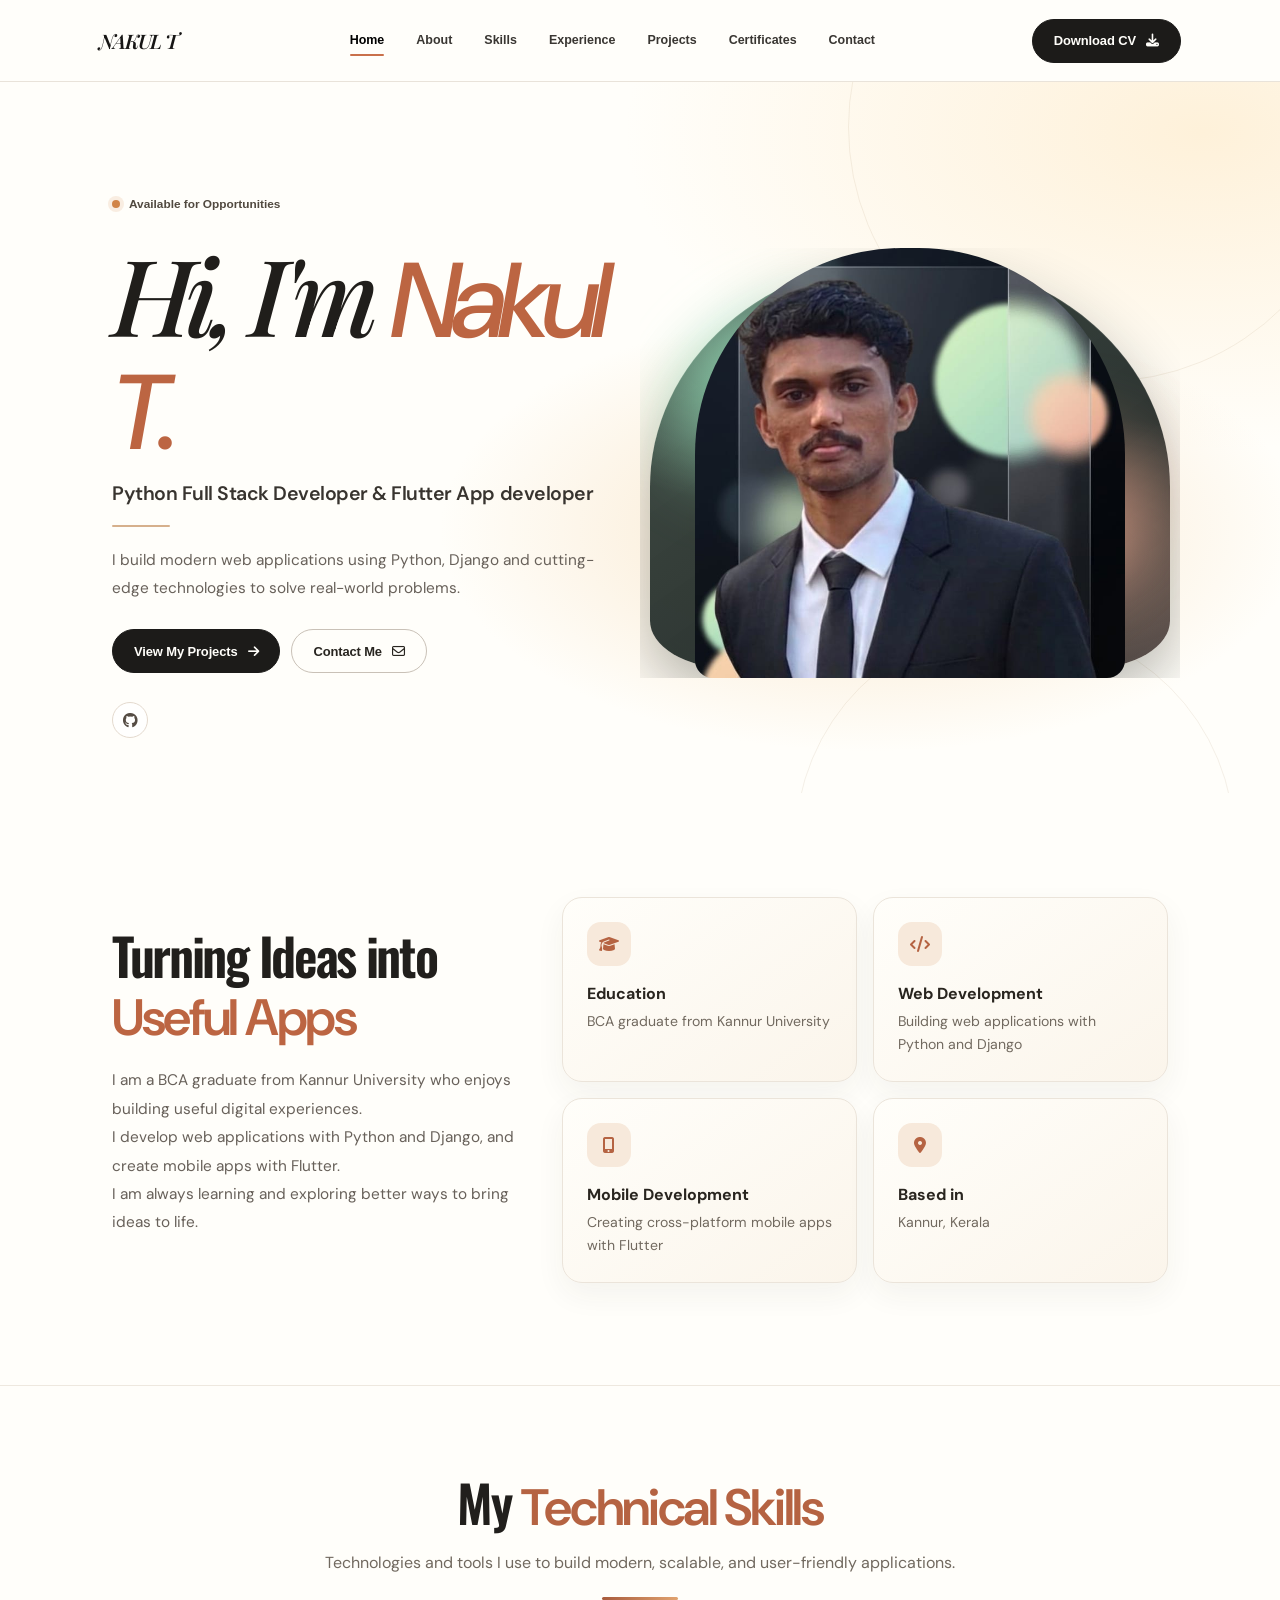
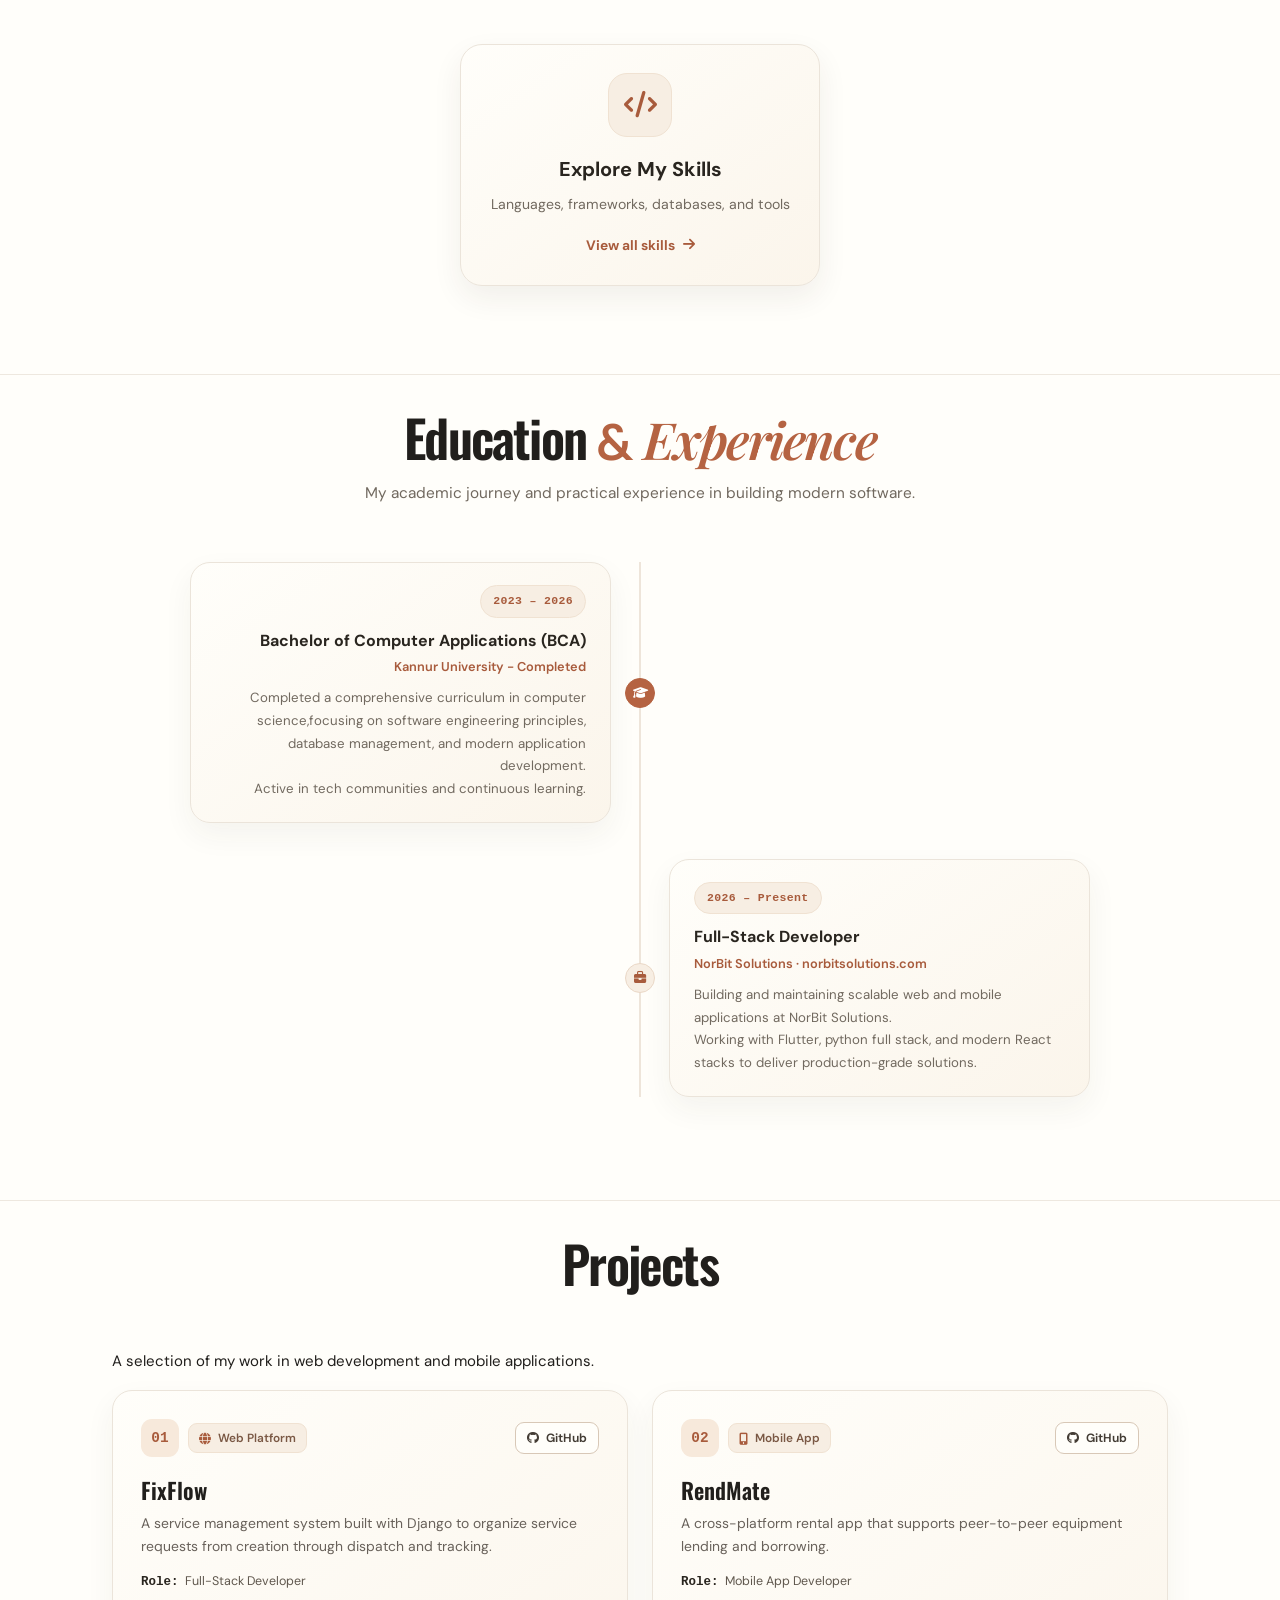
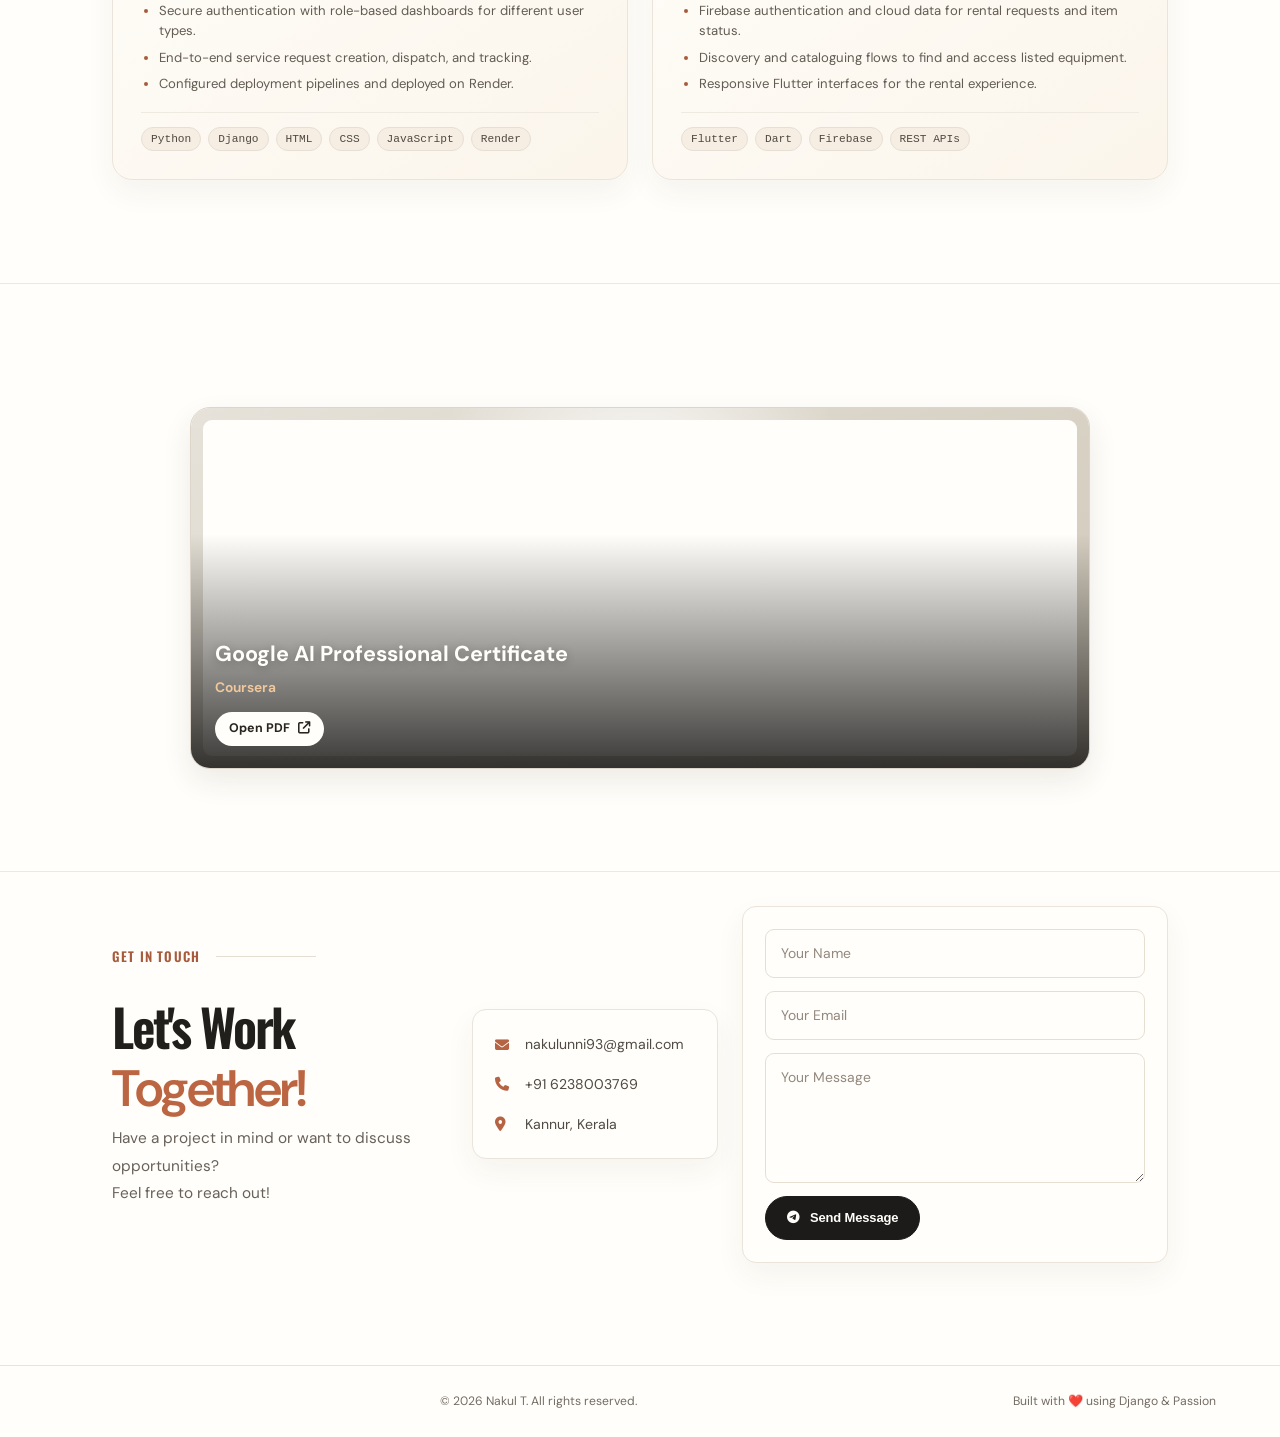
==== commit 11bc86bd: "chANGED" ====
--- a/index.html
+++ b/index.html
@@ -351,13 +351,10 @@
 <!-- PROJECTS SECTION -->
 <section class="section-padding" id="projects">
     <div class="container-fluid px-lg-5 projects-container">
-        <div class="section-heading">
-            <header class="experience-heading">
-            <h2>Projects <span></h2>
-            <p>A selection of my work in web development and mobile applications.</p>
+        <header class="experience-heading">
+            <h2>Projects</h2>
+            
         </header>
-            <div></div>
-        </div>
         <p class="projects-intro">A selection of my work in web development and mobile applications.</p>
         <div class="featured-projects-grid">
             <article class="featured-project-card">
@@ -464,11 +461,15 @@
 
             <div class="col-lg-3">
                 <div class="contact-info">
-                    <p><i class="fa-solid fa-envelope"></i>
-                       nakulunni93@gmail.com</p>
-
-                    <p><i class="fa-solid fa-phone"></i>
-                       +91 6238003769</p>
+                    <p><a href="mailto:nakulunni93@gmail.com">
+                        <i class="fa-solid fa-envelope"></i>
+                        nakulunni93@gmail.com
+                    </a></p>
+
+                    <p><a href="tel:+916238003769">
+                        <i class="fa-solid fa-phone"></i>
+                        +91 6238003769
+                    </a></p>
 
                     <p><i class="fa-solid fa-location-dot"></i>
                        Kannur, Kerala</p>
@@ -502,12 +503,23 @@
 
                     </button>
 
-                    <p id="formStatus"
-                       class="alert mt-3 mb-0 d-none"
-                       role="status"
-                       aria-live="polite"></p>
-
                 </form>
+
+                <div class="toast-container position-fixed bottom-0 end-0 p-3">
+                    <div id="formStatus"
+                         class="toast text-bg-success border-0"
+                         role="status"
+                         aria-live="polite"
+                         aria-atomic="true">
+                        <div class="d-flex">
+                            <div class="toast-body"></div>
+                            <button type="button"
+                                    class="btn-close btn-close-white me-2 m-auto"
+                                    data-bs-dismiss="toast"
+                                    aria-label="Close"></button>
+                        </div>
+                    </div>
+                </div>
 
             </div>
         </div>
@@ -565,6 +577,27 @@
     window.addEventListener("scroll", updateActiveNavLink, { passive: true });
     window.addEventListener("load", updateActiveNavLink);
     updateActiveNavLink();
+
+    const navbar = document.querySelector(".custom-navbar");
+    const navbarMenu = document.querySelector("#mainNavbar");
+    let lastNavbarScrollY = window.scrollY;
+
+    const updateNavbarVisibility = () => {
+        const currentScrollY = window.scrollY;
+        if (Math.abs(currentScrollY - lastNavbarScrollY) < 8) {
+            return;
+        }
+
+        if (currentScrollY < lastNavbarScrollY || currentScrollY <= navbar.offsetHeight || navbarMenu.classList.contains("show")) {
+            navbar.classList.remove("navbar-hidden");
+        } else {
+            navbar.classList.add("navbar-hidden");
+        }
+
+        lastNavbarScrollY = currentScrollY;
+    };
+
+    window.addEventListener("scroll", updateNavbarVisibility, { passive: true });
 
     const revealSections = [...document.querySelectorAll("#about, #skills, #experience, #projects, #certificates, #contact")];
     const revealTargets = [
--- a/static/portfolio/css/style.css
+++ b/static/portfolio/css/style.css
@@ -381,6 +381,21 @@
     margin: 0;
     color: #46564a;
     font-size: 0.88rem;
+}
+
+.contact-info a {
+    display: flex;
+    align-items: center;
+    gap: 12px;
+    color: inherit;
+    text-decoration: none;
+    transition: color 180ms ease, transform 180ms ease;
+}
+
+.contact-info a:hover {
+    color: var(--green-deep);
+    text-decoration: none;
+    transform: translateX(3px);
 }
 
 .info-card p+p,
@@ -1699,6 +1714,20 @@
     visibility: visible;
 }
 
+.custom-navbar {
+    transition: transform 220ms ease;
+}
+
+.custom-navbar.navbar-hidden {
+    transform: translateY(-100%);
+}
+
+@media (prefers-reduced-motion: reduce) {
+    .custom-navbar {
+        transition: none;
+    }
+}
+
 @media (max-width: 991.98px) {
     .hero-image img {
         width: min(70%, 350px);
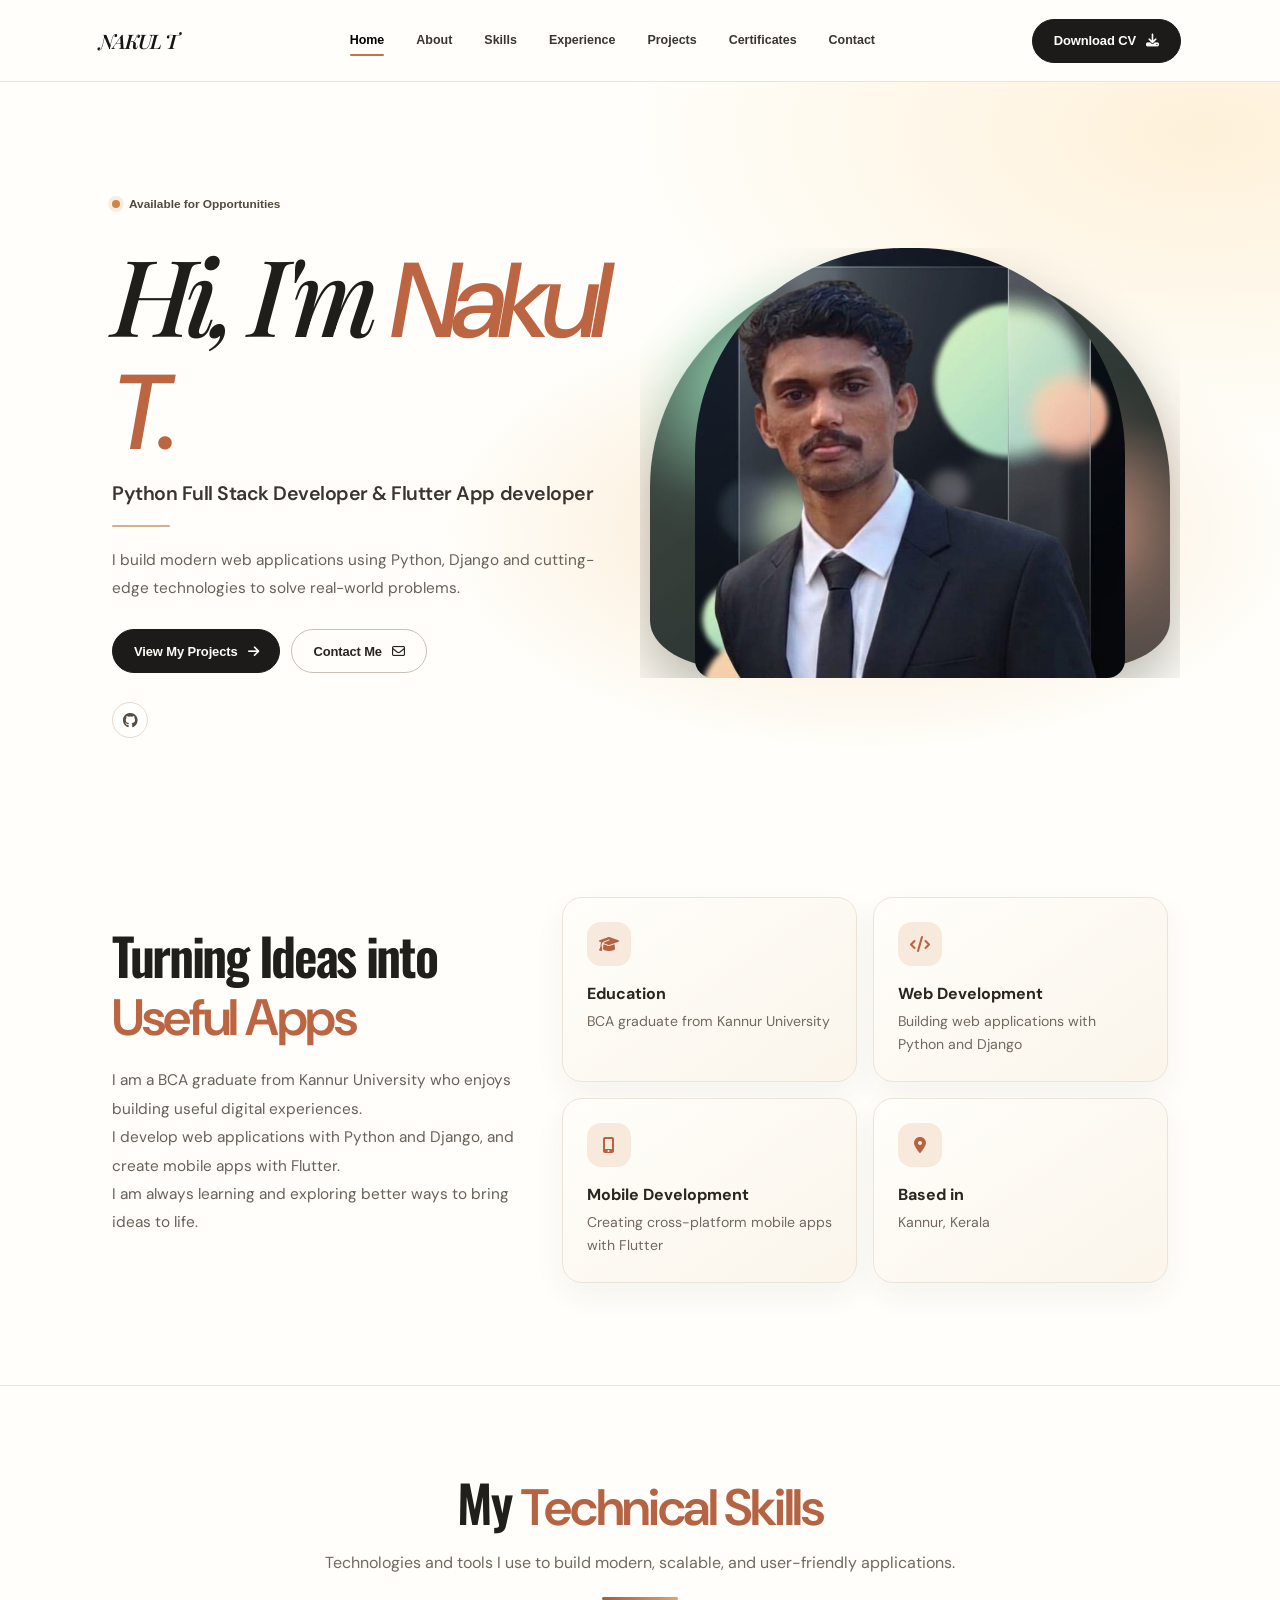
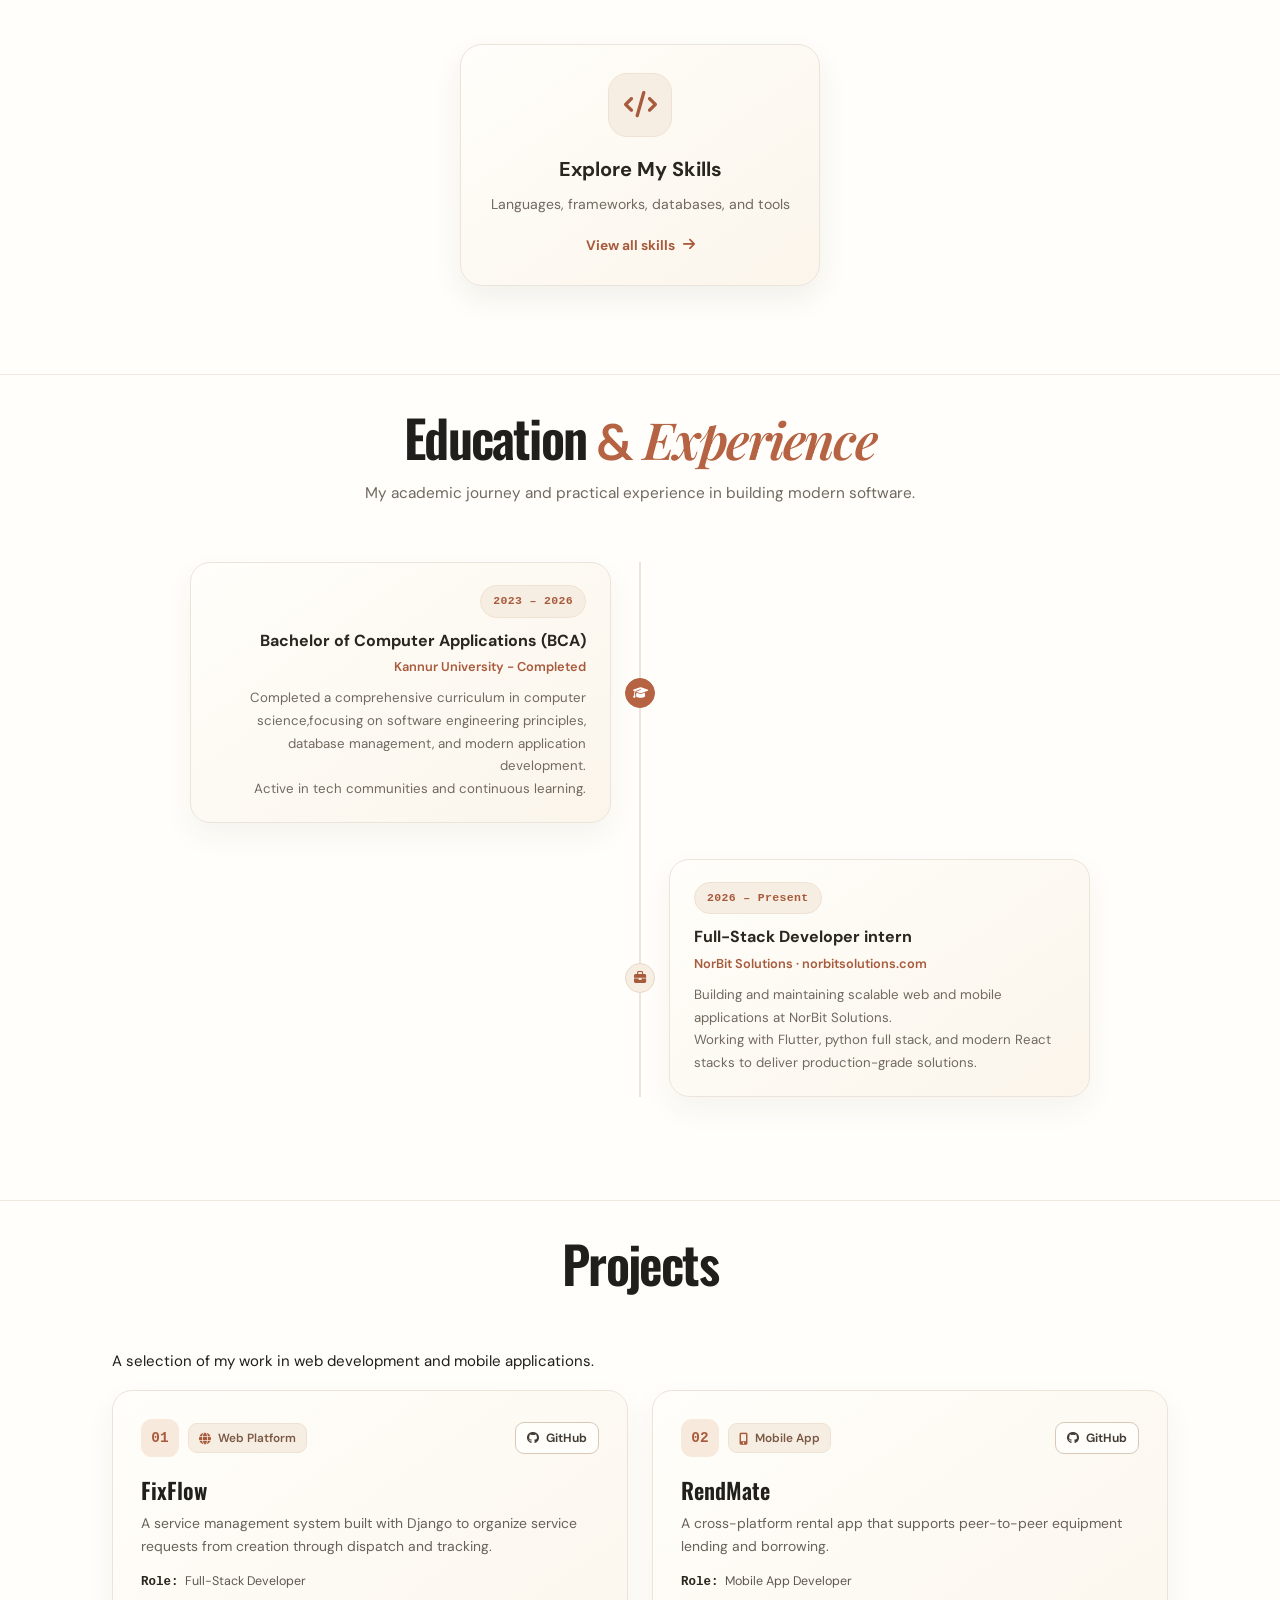
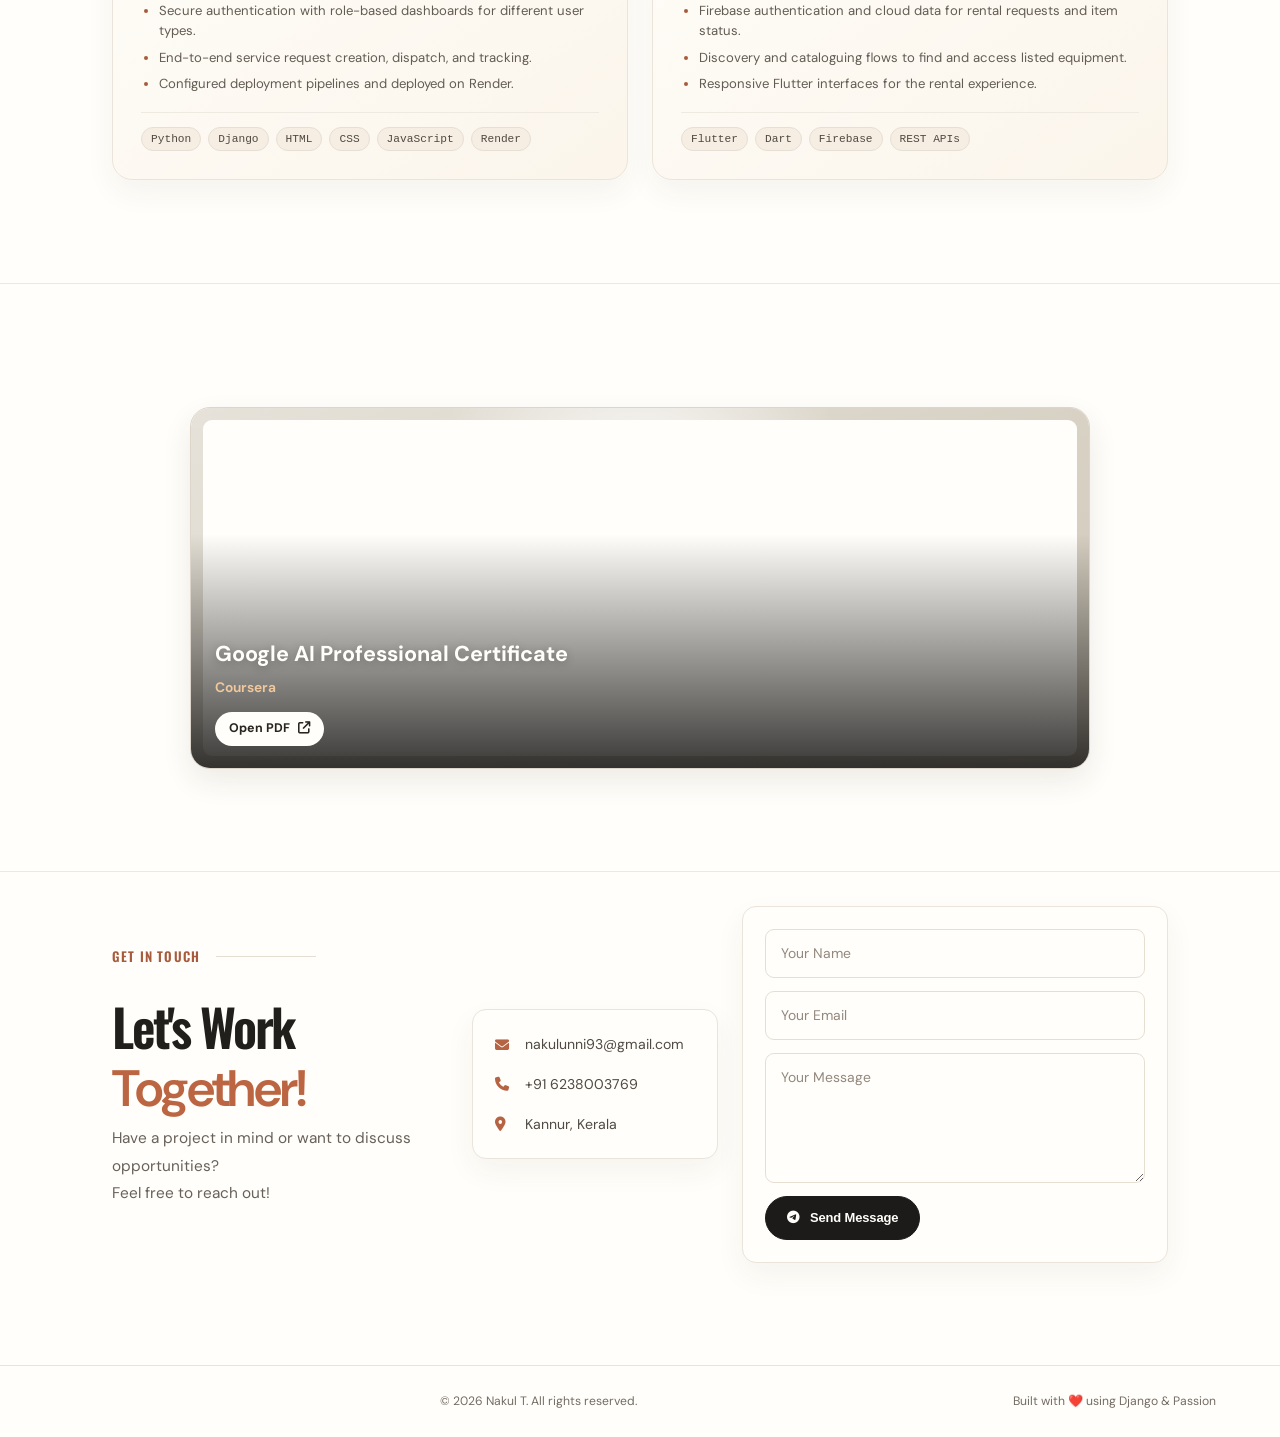
==== commit be76a0da: "edited the page" ====
--- a/index.html
+++ b/index.html
@@ -339,7 +339,7 @@
                 <span class="timeline-marker" aria-hidden="true"><i class="fa-solid fa-briefcase"></i></span>
                 <div class="timeline-card">
                     <span class="timeline-date">2026 – Present</span>
-                    <h3>Full-Stack Developer</h3>
+                    <h3>Full-Stack Developer intern</h3>
                     <p class="timeline-company">NorBit Solutions · norbitsolutions.com</p>
                     <p class="timeline-description">Building and maintaining scalable web and mobile applications at NorBit Solutions. Working with Flutter, python full stack, and modern React stacks to deliver production-grade solutions.</p>
                 </div>
--- a/static/portfolio/css/style.css
+++ b/static/portfolio/css/style.css
@@ -148,29 +148,6 @@
         radial-gradient(ellipse at 82% 18%, rgba(255, 255, 255, 0.6), transparent 31%),
         linear-gradient(130deg, #eff9f0 0%, #d7f6d8 55%, #c4f4c7 100%);
     border-radius: 0 0 18px 18px;
-}
-
-.hero-section::before,
-.hero-section::after {
-    position: absolute;
-    border: 1px solid rgba(22, 121, 76, 0.1);
-    border-radius: 50%;
-    content: "";
-    pointer-events: none;
-}
-
-.hero-section::before {
-    top: -210px;
-    right: -78px;
-    width: 510px;
-    height: 510px;
-}
-
-.hero-section::after {
-    right: 45px;
-    bottom: -270px;
-    width: 440px;
-    height: 440px;
 }
 
 .hero-section>.container-fluid {
@@ -861,11 +838,6 @@
     border-radius: 0;
 }
 
-.hero-section::before,
-.hero-section::after {
-    border-color: rgba(240, 107, 74, 0.13);
-}
-
 .availability {
     padding: 6px 0;
     background: transparent;
@@ -1442,11 +1414,6 @@
         radial-gradient(ellipse at 68% 63%, rgba(244, 211, 165, 0.58), transparent 35%),
         radial-gradient(ellipse at 94% 7%, rgba(253, 229, 188, 0.52), transparent 34%),
         #fffefa;
-}
-
-.hero-section::before,
-.hero-section::after {
-    border-color: rgba(167, 130, 88, 0.12);
 }
 
 .availability {
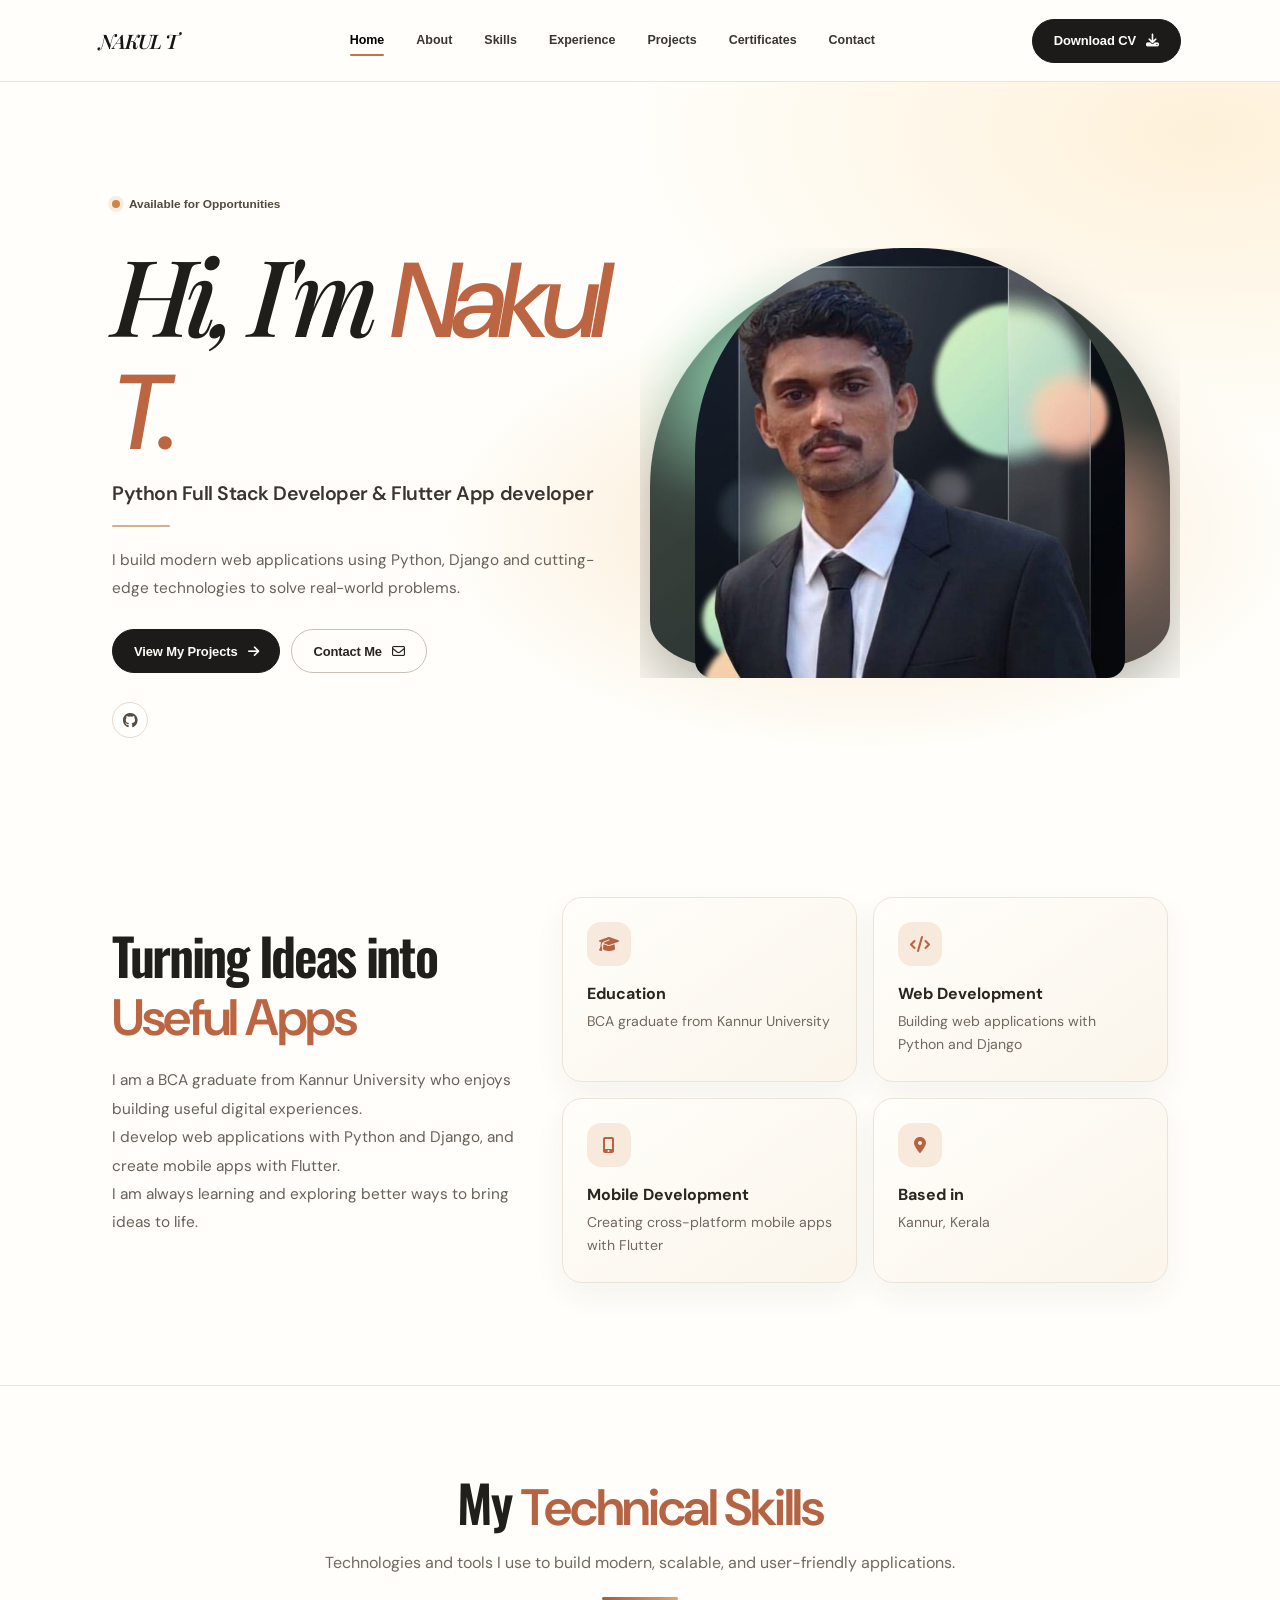
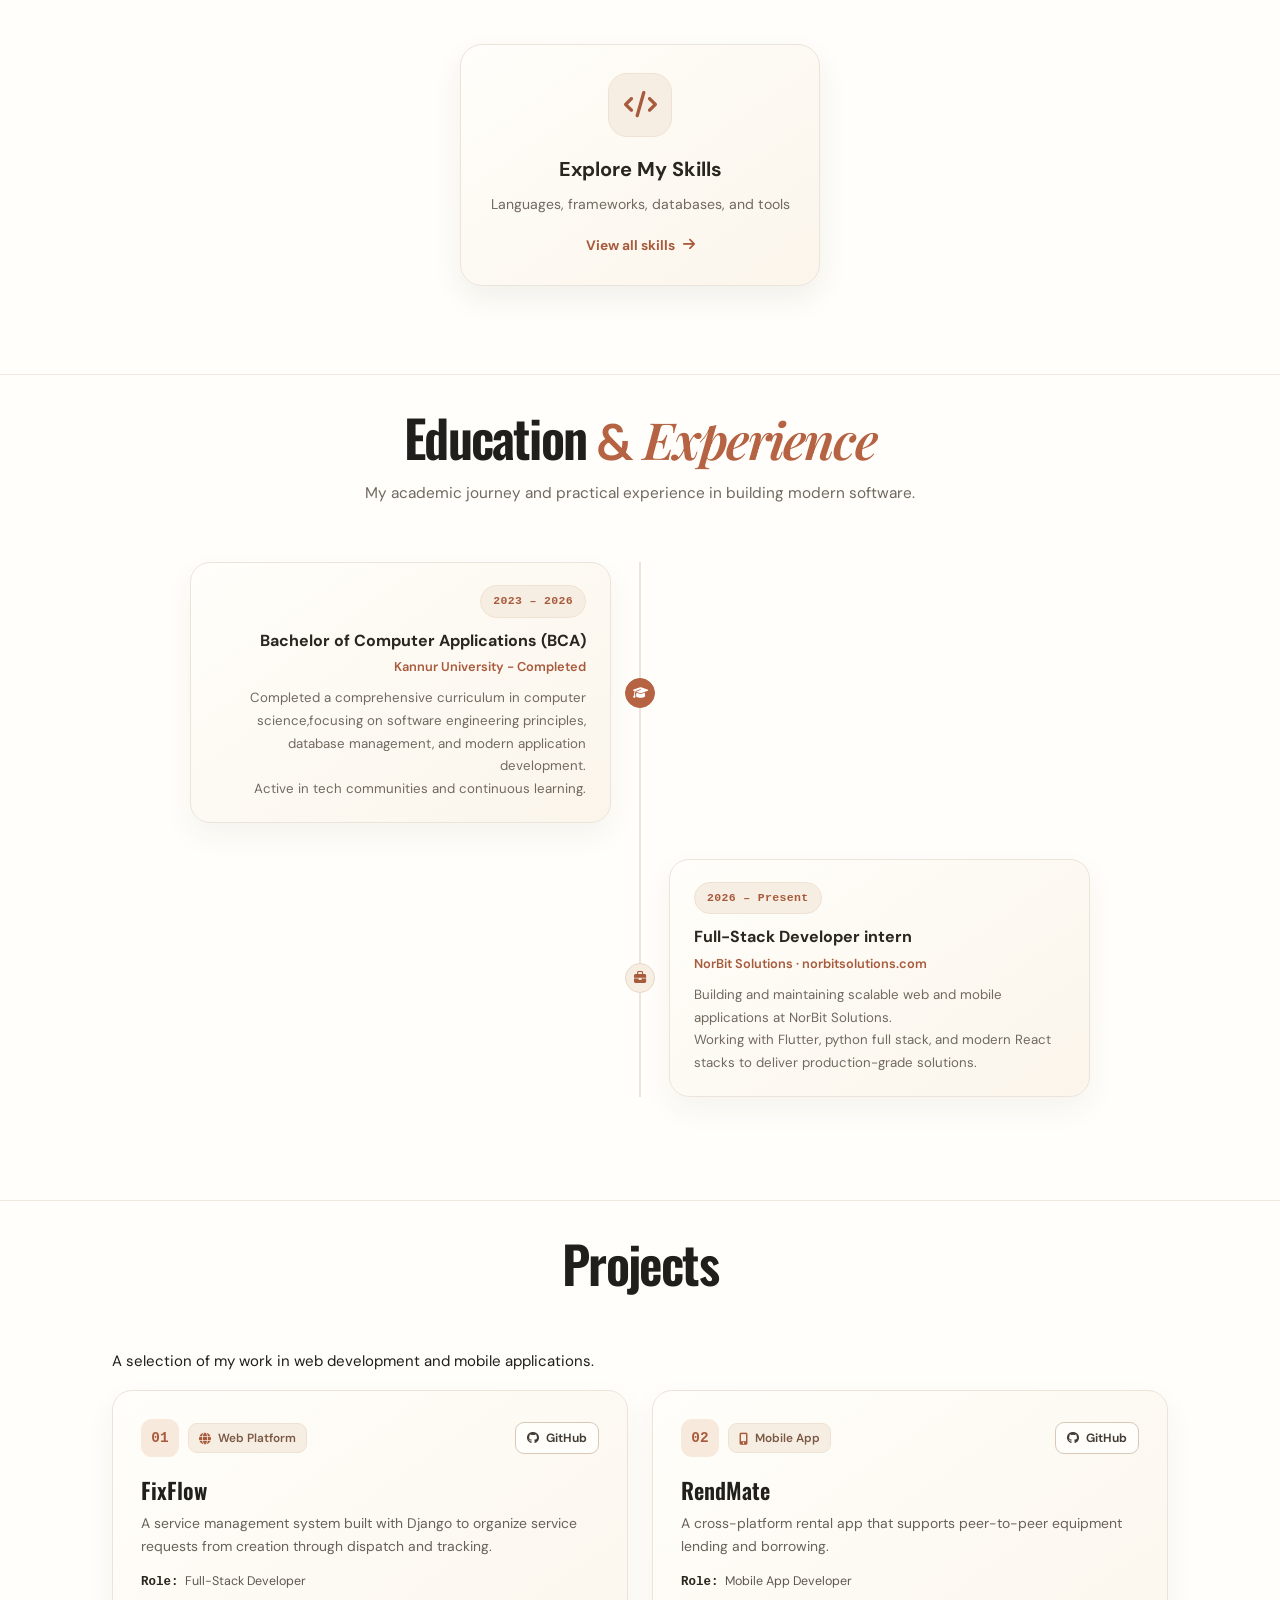
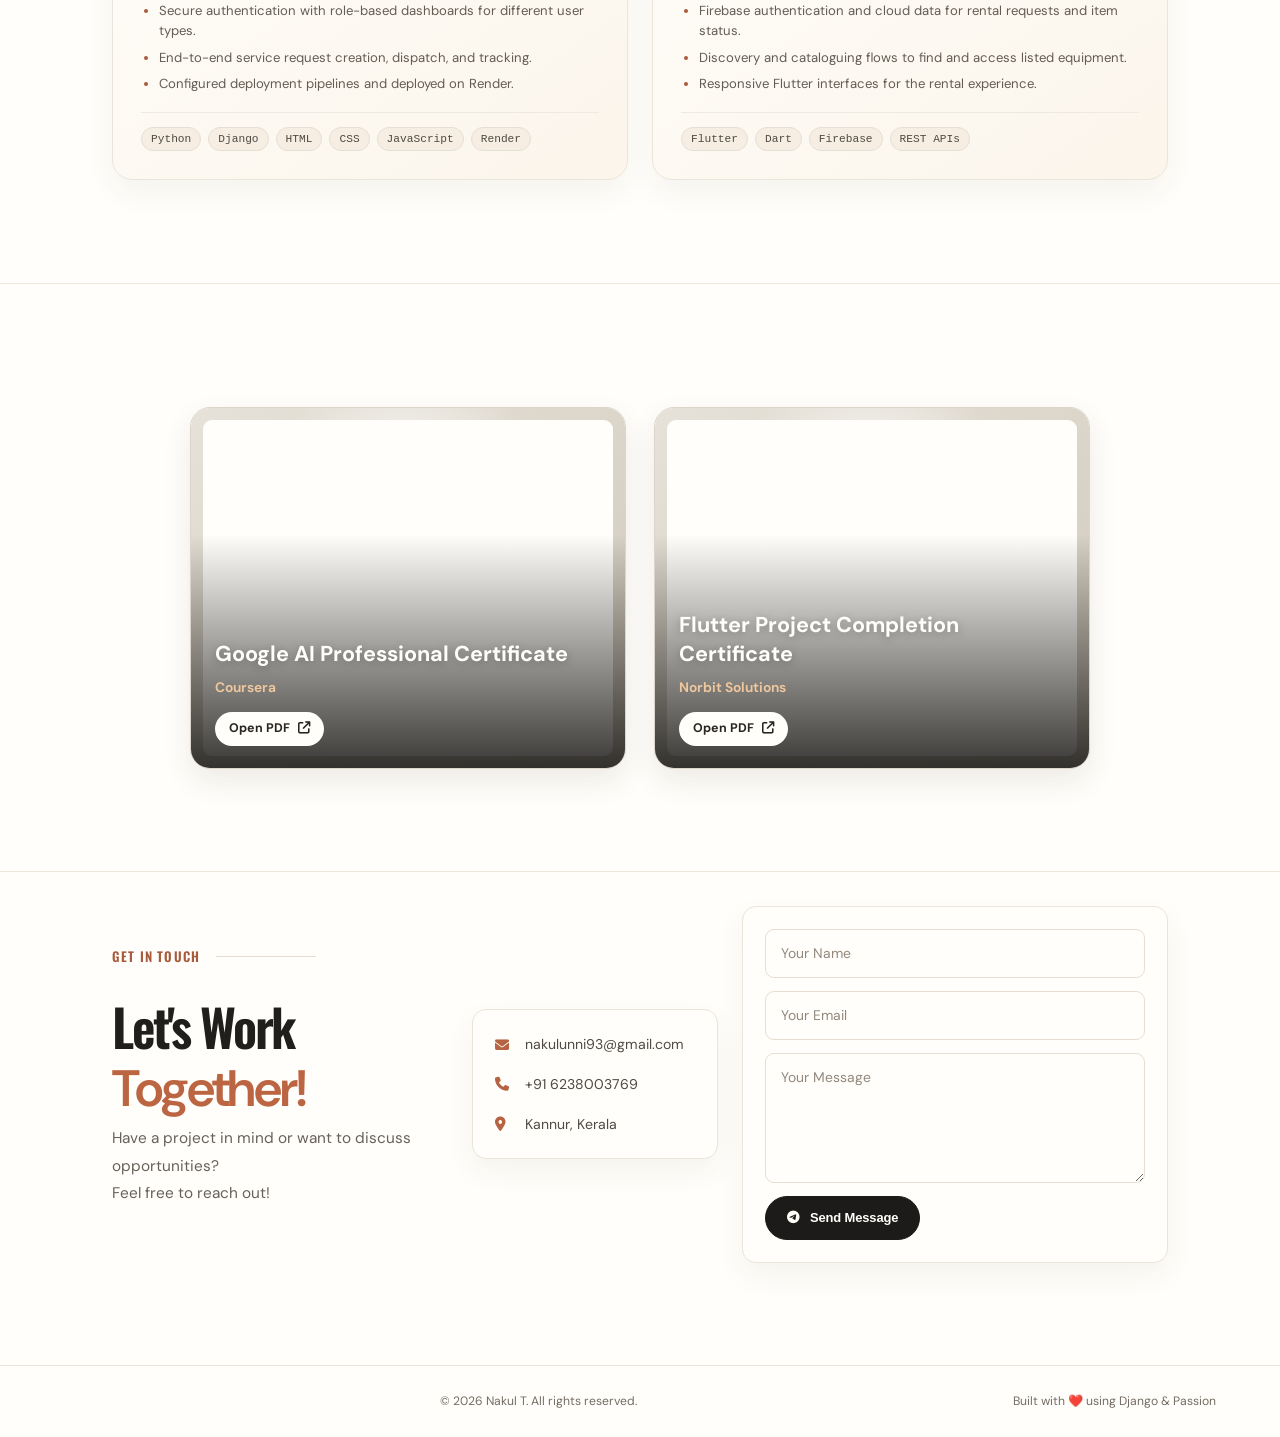
==== commit 4f02b673: "edited certificates section" ====
--- a/index.html
+++ b/index.html
@@ -414,7 +414,7 @@
 
 <!-- CERTIFICATES SECTION -->
 <section class="section-padding" id="certificates">
-    <div class="container-fluid px-lg-5 certificates-container">
+    <div class ="container-fluid px-lg-5 certificates-container">
         <div class="section-heading">
             <span>CERTIFICATES</span>
             <div></div>
@@ -428,6 +428,17 @@
                     <span class="certificate-preview-content">
                         <span class="certificate-preview-title">Google AI Professional Certificate</span>
                         <span class="certificate-preview-issuer">Coursera</span>
+                        <span class="certificate-open">Open PDF <i class="fa-solid fa-arrow-up-right-from-square" aria-hidden="true"></i></span>
+                    </span>
+                </a>
+            </article>
+            <article class="certificate-card">
+                <a class="certificate-preview" href="static/portfolio/files/Certificate-NAKUL.pdf" target="_blank" rel="noopener noreferrer" aria-label="flutter project completetion Certificate PDF">
+                    <iframe src="static/portfolio/files/Certificate-NAKUL.pdf#toolbar=0&amp;navpanes=0&amp;scrollbar=0&amp;view=FitH" title="Flutter Project Completion Certificate preview" loading="lazy" tabindex="-1" aria-hidden="true"></iframe>
+                    <span class="certificate-preview-shade" aria-hidden="true"></span>
+                    <span class="certificate-preview-content">
+                        <span class="certificate-preview-title">Flutter Project Completion Certificate</span>
+                        <span class="certificate-preview-issuer">Norbit Solutions</span>
                         <span class="certificate-open">Open PDF <i class="fa-solid fa-arrow-up-right-from-square" aria-hidden="true"></i></span>
                     </span>
                 </a>
--- a/static/portfolio/css/style.css
+++ b/static/portfolio/css/style.css
@@ -2667,7 +2667,8 @@
     display: grid;
     max-width: 900px;
     margin: 0 auto;
-    grid-template-columns: minmax(0, 1fr);
+    grid-template-columns: repeat(2, minmax(0, 1fr));
+    gap: 28px;
 }
 
 .certificate-card {
@@ -2766,6 +2767,12 @@
 .certificate-card:hover .certificate-open {
     background: #f7eee3;
     color: #8d4b31;
+}
+
+@media (max-width: 767.98px) {
+    .certificates-grid {
+        grid-template-columns: minmax(0, 1fr);
+    }
 }
 
 @media (max-width: 575.98px) {
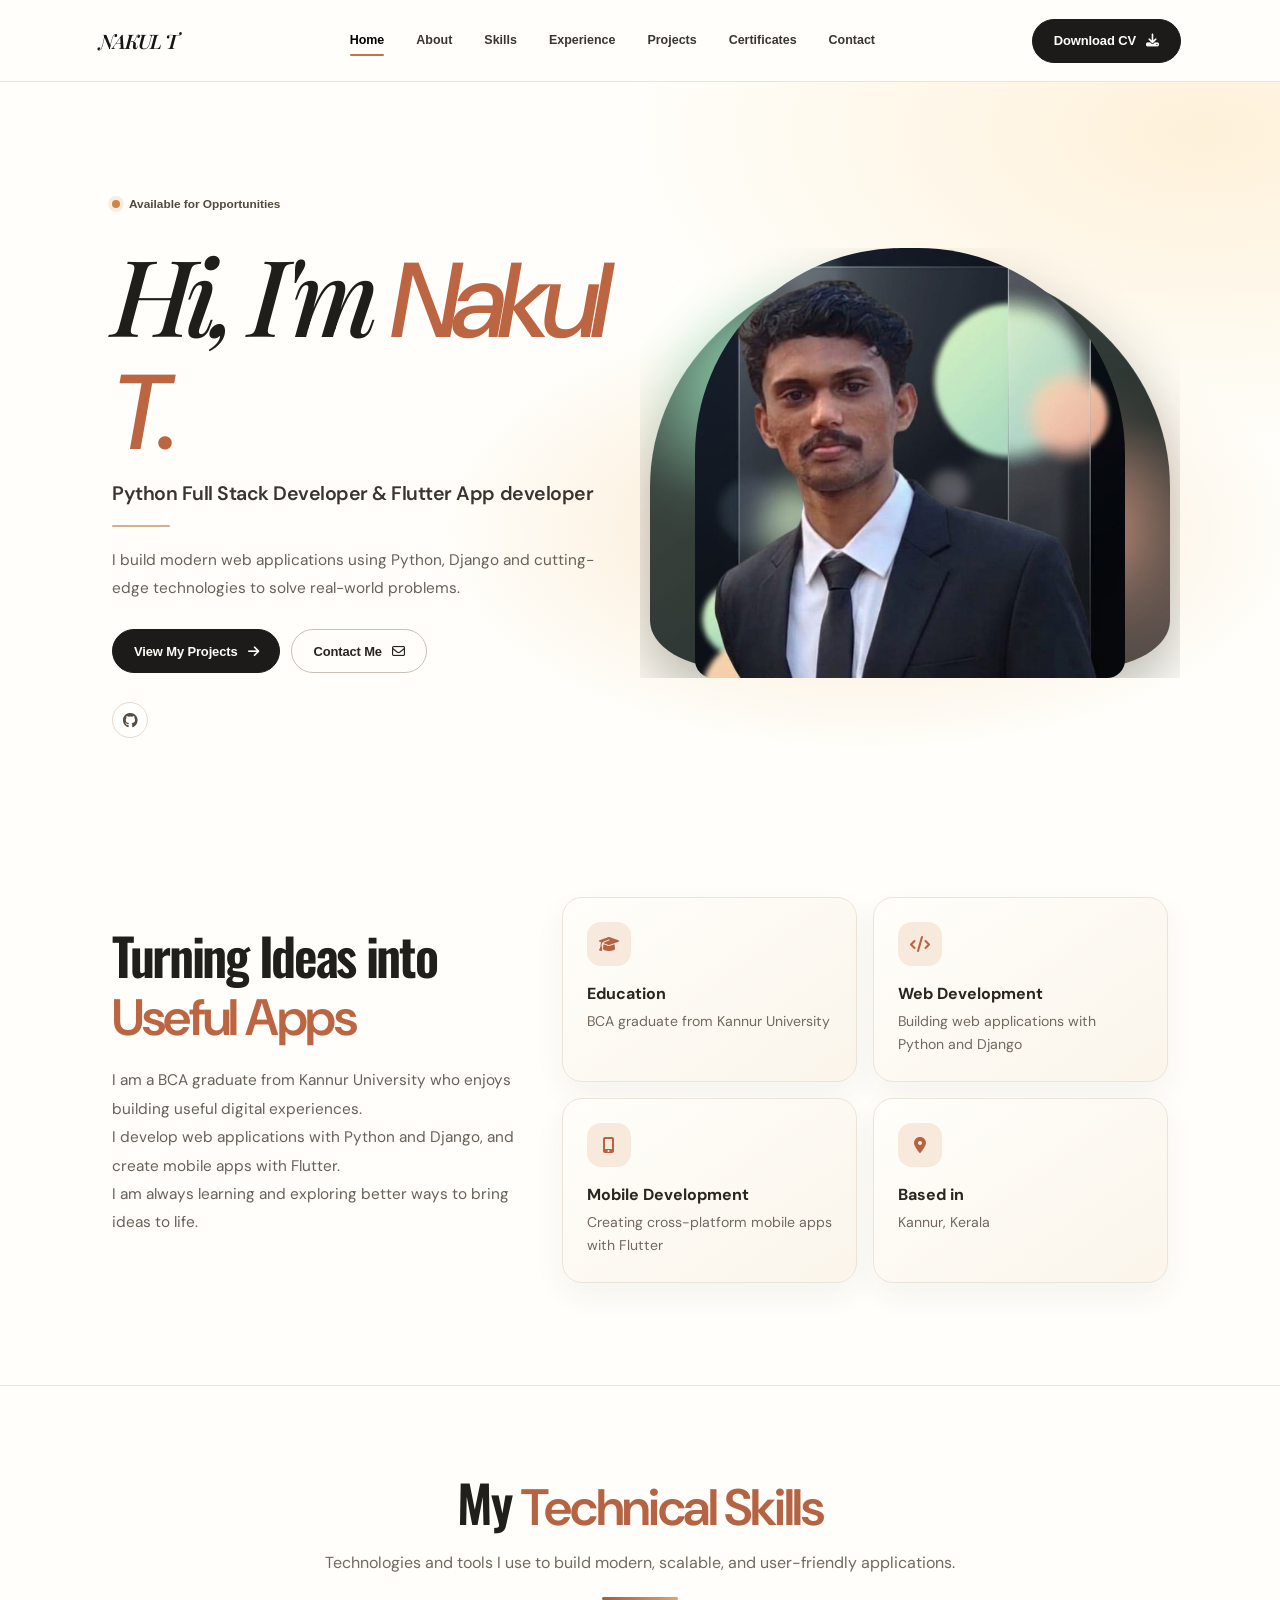
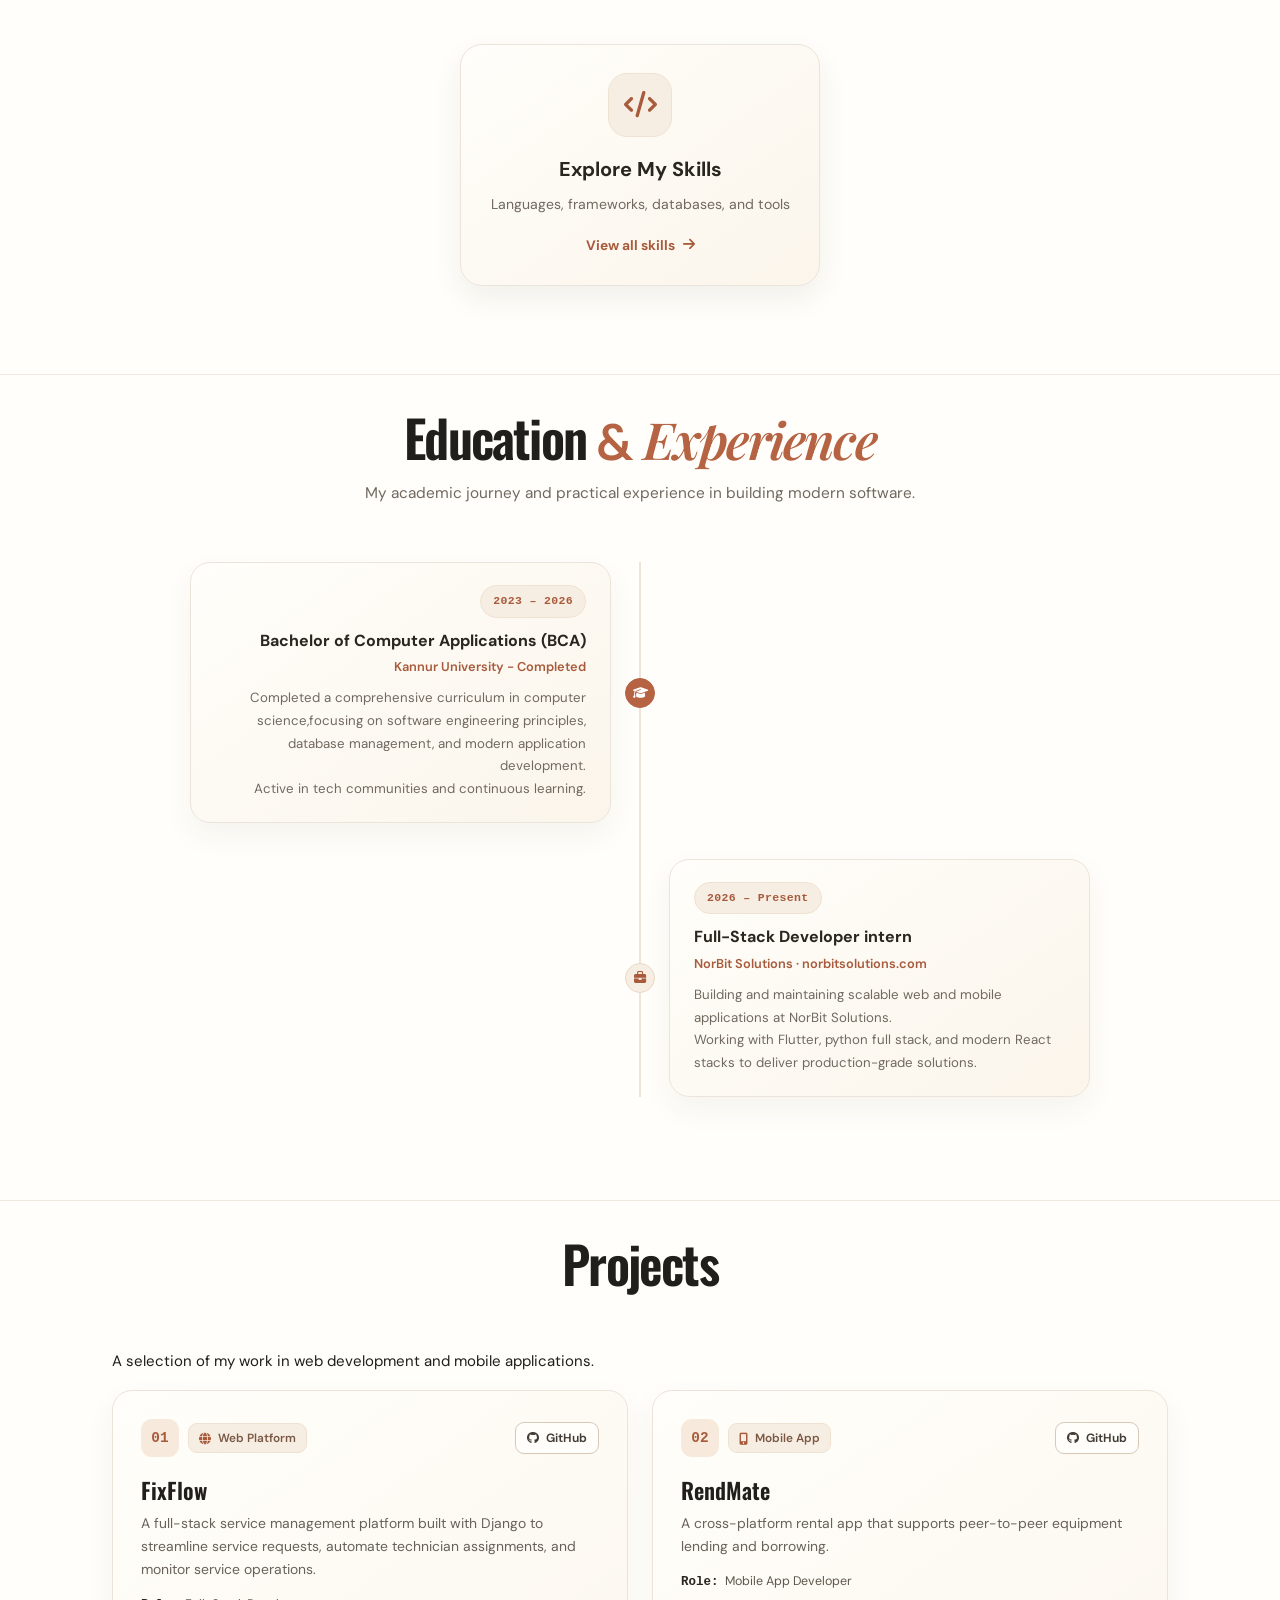
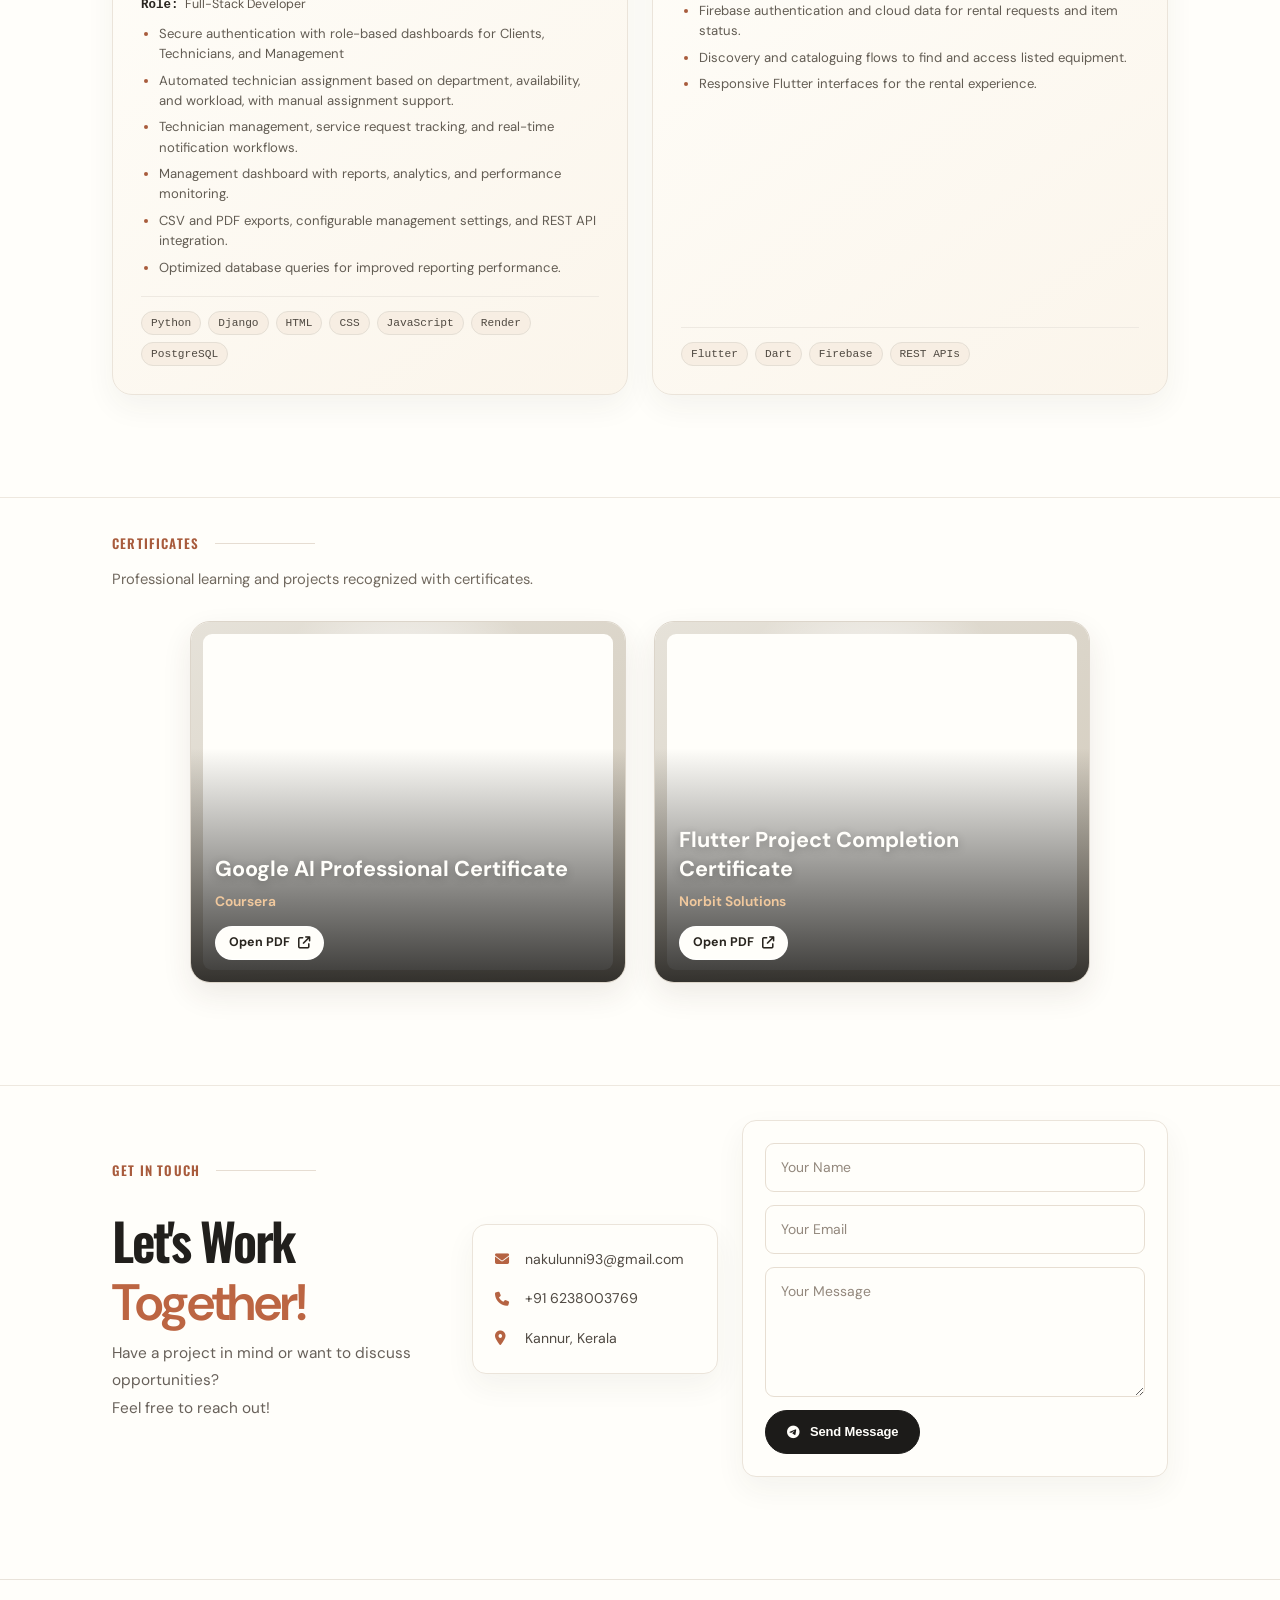
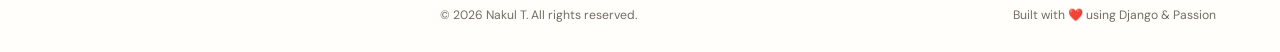
==== commit 0ec16470: "edited the project sections" ====
--- a/index.html
+++ b/index.html
@@ -367,12 +367,15 @@
                     </a>
                 </div>
                 <h3>FixFlow</h3>
-                <p class="featured-project-summary">A service management system built with Django to organize service requests from creation through dispatch and tracking.</p>
+                <p class="featured-project-summary">A full-stack service management platform built with Django to streamline service requests, automate technician assignments, and monitor service operations.</p>
                 <p class="featured-project-role"><strong>Role:</strong> Full-Stack Developer</p>
                 <ul class="featured-project-highlights">
-                    <li>Secure authentication with role-based dashboards for different user types.</li>
-                    <li>End-to-end service request creation, dispatch, and tracking.</li>
-                    <li>Configured deployment pipelines and deployed on Render.</li>
+                    <li>Secure authentication with role-based dashboards for Clients, Technicians, and Management</li>
+                    <li>Automated technician assignment based on department, availability, and workload, with manual assignment support.</li>
+                    <li>Technician management, service request tracking, and real-time notification workflows.</li>
+                    <li>Management dashboard with reports, analytics, and performance monitoring.</li>
+                    <li>CSV and PDF exports, configurable management settings, and REST API integration.</li>
+                    <li>Optimized database queries for improved reporting performance.</li>
                 </ul>
                 <ul class="featured-project-tech" aria-label="Technologies used">
                     <li>Python</li>
@@ -381,6 +384,7 @@
                     <li>CSS</li>
                     <li>JavaScript</li>
                     <li>Render</li>
+                    <li>PostgreSQL</li>
                 </ul>
             </article>
 
